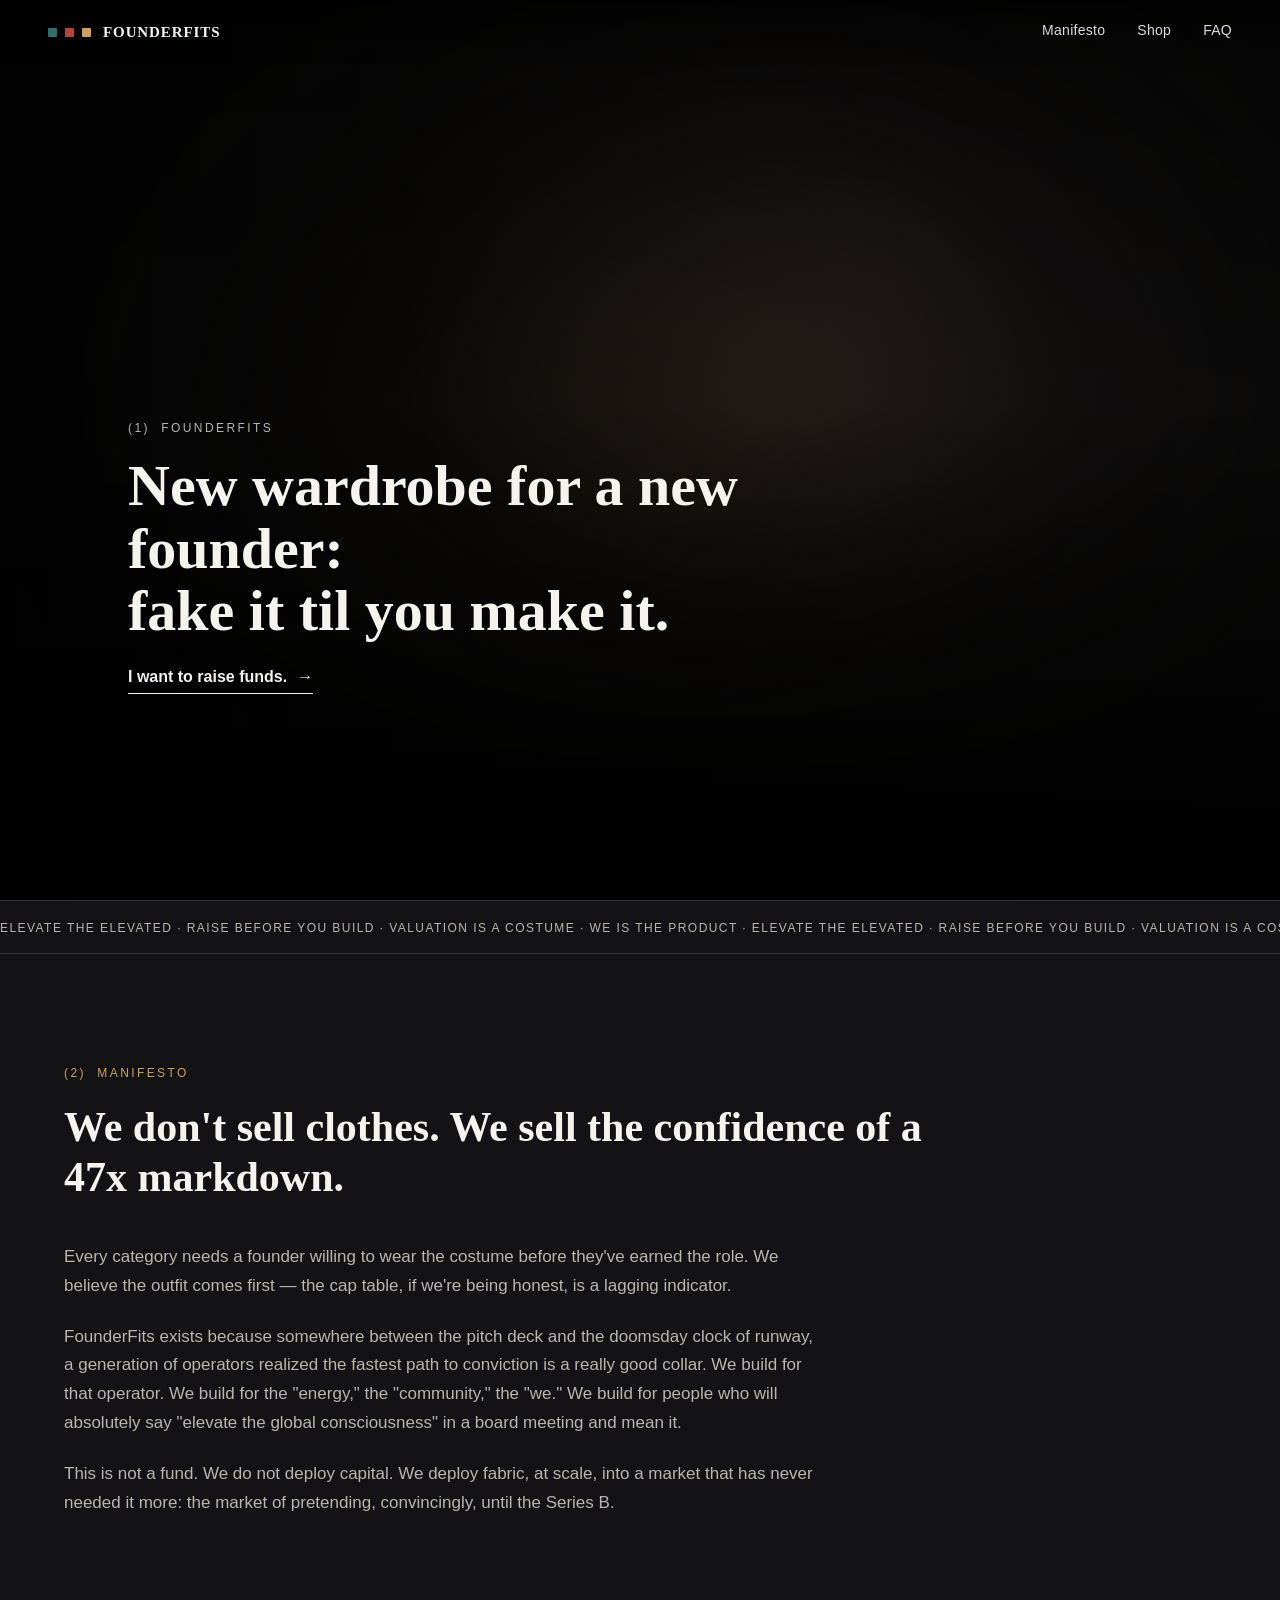
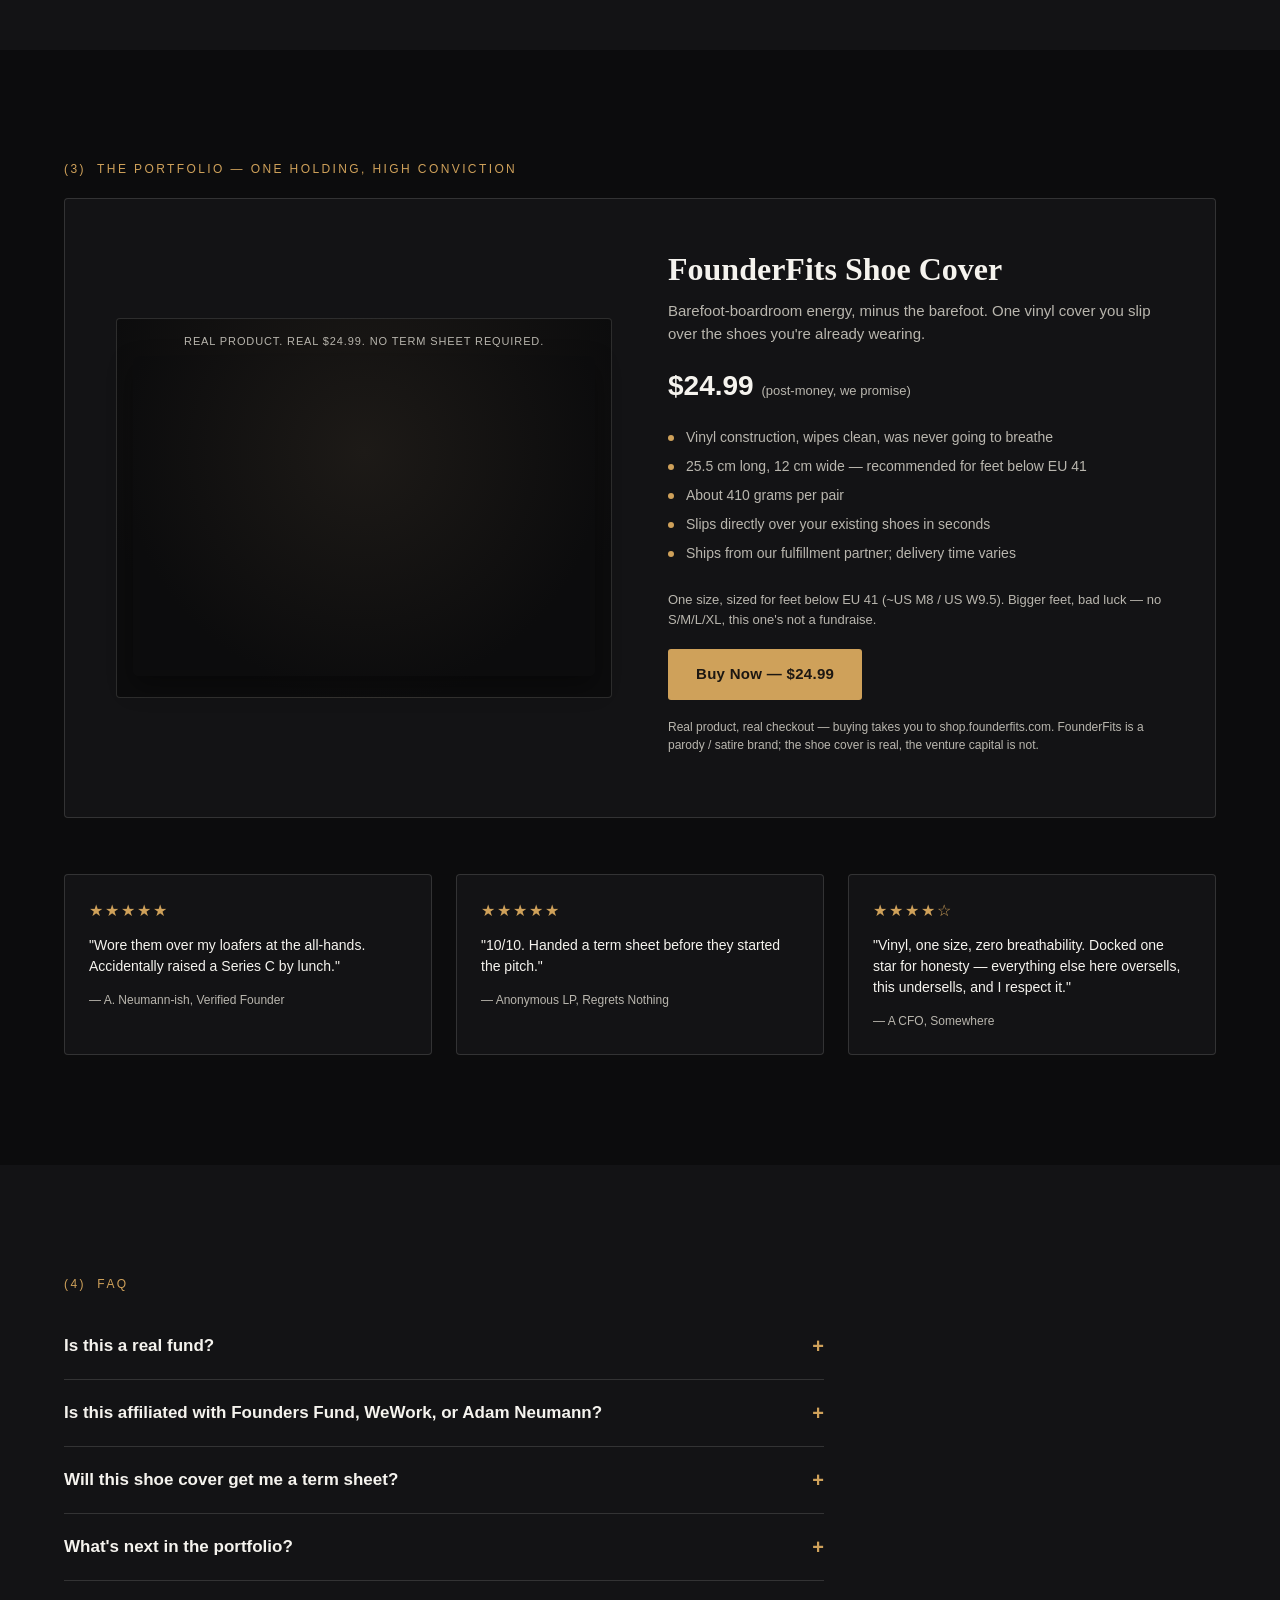
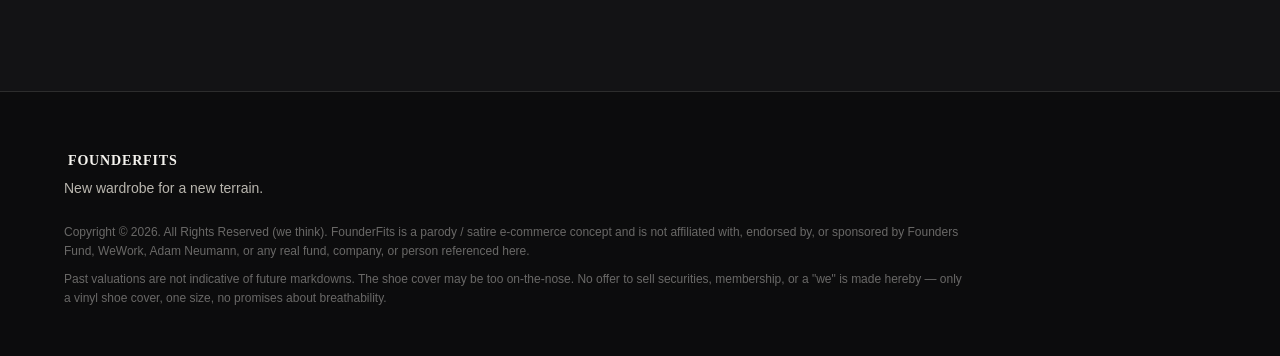
==== index.html @ 6af701bd "Add product-3 photo as second slide in product carousel Recomputes carousel timing for 4 slides at 2" ====
<!DOCTYPE html>
<html lang="en">
<head>
<meta charset="UTF-8">
<meta name="viewport" content="width=device-width, initial-scale=1.0">
<title>FounderFits</title>
<meta name="description" content="FounderFits — costumes and merch for the entrepreneurship-industrial complex. Parody. Not affiliated with any real fund, founder, or company.">
<link rel="icon" href="data:image/svg+xml,<svg xmlns=%22http://www.w3.org/2000/svg%22 viewBox=%220 0 100 100%22><text y=%22.9em%22 font-size=%2290%22>🥽</text></svg>">
<link rel="stylesheet" href="style.css">
</head>
<body>

<header class="site-header" id="siteHeader">
  <a href="#hero" class="logo">
    <span class="logo-chip chip-a"></span><span class="logo-chip chip-b"></span><span class="logo-chip chip-c"></span>
    <span class="logo-word">FOUNDERFITS</span>
  </a>
  <nav class="nav" id="mainNav">
    <a href="#manifesto">Manifesto</a>
    <a href="https://shop.founderfits.com" target="_blank" rel="noopener noreferrer">Shop</a>
    <a href="#faq">FAQ</a>
  </nav>
  <button class="nav-toggle" id="navToggle" aria-label="Toggle menu" aria-expanded="false">
    <span></span><span></span><span></span>
  </button>
</header>

<main>

  <section class="hero" id="hero">
    <div class="hero-bg" aria-hidden="true">
      <div class="hero-carousel">
        <div class="slide" style="background-image:url('images/costume-1.jpg'); background-position: center 22%;"></div>
        <div class="slide" style="background-image:url('images/costume-2.jpg'); background-position: center 12%;"></div>
        <div class="slide" style="background-image:url('images/costume-3.jpg'); background-position: center 18%;"></div>
        <div class="slide" style="background-image:url('images/costume-4.jpg'); background-position: center; background-size: contain;"></div>
        <div class="slide" style="background-image:url('images/costume-5.jpg'); background-position: center 15%;"></div>
        <div class="slide" style="background-image:url('images/costume-6.jpg'); background-position: 78% 40%;"></div>
        <div class="slide" style="background-image:url('images/costume-7.jpg'); background-position: center 10%;"></div>
        <div class="slide" style="background-image:url('images/costume-8.jpg'); background-position: center 30%;"></div>
      </div>
      <div class="hero-vignette"></div>
      <div class="hero-overlay"></div>
    </div>

    <div class="hero-content">
      <p class="eyebrow">(1) &nbsp;FOUNDERFITS</p>
      <h1>New wardrobe for a new founder:<br><span class="line-fit">fake it til you make it.</span></h1>
      <a href="https://shop.founderfits.com" class="hero-link" target="_blank" rel="noopener noreferrer">I want to raise funds. <span class="arrow">&#8594;</span></a>
    </div>

  </section>

  <section class="ticker" aria-hidden="true">
    <div class="ticker-track">
      <span>ELEVATE THE ELEVATED &middot; RAISE BEFORE YOU BUILD &middot; VALUATION IS A COSTUME &middot; WE IS THE PRODUCT &middot; ELEVATE THE ELEVATED &middot; RAISE BEFORE YOU BUILD &middot; VALUATION IS A COSTUME &middot; WE IS THE PRODUCT &middot;</span>
      <span>ELEVATE THE ELEVATED &middot; RAISE BEFORE YOU BUILD &middot; VALUATION IS A COSTUME &middot; WE IS THE PRODUCT &middot; ELEVATE THE ELEVATED &middot; RAISE BEFORE YOU BUILD &middot; VALUATION IS A COSTUME &middot; WE IS THE PRODUCT &middot;</span>
    </div>
  </section>

  <section class="manifesto" id="manifesto">
    <p class="section-eyebrow">(2) &nbsp;MANIFESTO</p>
    <h2>We don't sell clothes. We sell the confidence of a 47x markdown.</h2>
    <div class="manifesto-body">
      <p>Every category needs a founder willing to wear the costume before they've earned the role. We believe the outfit comes first — the cap table, if we're being honest, is a lagging indicator.</p>
      <p>FounderFits exists because somewhere between the pitch deck and the doomsday clock of runway, a generation of operators realized the fastest path to conviction is a really good collar. We build for that operator. We build for the "energy," the "community," the "we." We build for people who will absolutely say "elevate the global consciousness" in a board meeting and mean it.</p>
      <p>This is not a fund. We do not deploy capital. We deploy fabric, at scale, into a market that has never needed it more: the market of pretending, convincingly, until the Series B.</p>
    </div>
  </section>

  <section class="shop" id="shop">
    <p class="section-eyebrow">(3) &nbsp;THE PORTFOLIO — ONE HOLDING, HIGH CONVICTION</p>
    <div class="product-card">
      <div class="product-media">
        <div class="product-badge">REAL PRODUCT. REAL $24.99. NO TERM SHEET REQUIRED.</div>
        <div class="product-photos">
          <img class="product-photo product-photo--contain" src="images/costume-4.jpg" alt="FounderFits, on the street">
          <img class="product-photo" src="images/product-3.jpg" alt="FounderFits, barefoot on the street">
          <img class="product-photo product-photo--contain" src="images/product-2-cutout.png" alt="FounderFits shoe cover, pair, cutout">
          <img class="product-photo" src="images/product-1.jpg" alt="FounderFits shoe cover, lifestyle shot">
        </div>
      </div>
      <div class="product-info">
        <h2>FounderFits Shoe Cover</h2>
        <p class="product-sub">Barefoot-boardroom energy, minus the barefoot. One vinyl cover you slip over the shoes you're already wearing.</p>
        <p class="price">$24.99 <span class="price-note">(post-money, we promise)</span></p>
        <ul class="product-specs">
          <li>Vinyl construction, wipes clean, was never going to breathe</li>
          <li>25.5 cm long, 12 cm wide — recommended for feet below EU 41</li>
          <li>About 410 grams per pair</li>
          <li>Slips directly over your existing shoes in seconds</li>
          <li>Ships from our fulfillment partner; delivery time varies</li>
        </ul>
        <p class="size-note">One size, sized for feet below EU 41 (~US M8 / US W9.5). Bigger feet, bad luck — no S/M/L/XL, this one's not a fundraise.</p>
        <a class="add-to-cart" href="https://shop.founderfits.com" target="_blank" rel="noopener noreferrer">Buy Now — $24.99</a>
        <p class="fine-print">Real product, real checkout — buying takes you to shop.founderfits.com. FounderFits is a parody / satire brand; the shoe cover is real, the venture capital is not.</p>
      </div>
    </div>

    <div class="reviews">
      <div class="review">
        <p class="stars">&#9733;&#9733;&#9733;&#9733;&#9733;</p>
        <p>"Wore them over my loafers at the all-hands. Accidentally raised a Series C by lunch."</p>
        <p class="reviewer">— A. Neumann-ish, Verified Founder</p>
      </div>
      <div class="review">
        <p class="stars">&#9733;&#9733;&#9733;&#9733;&#9733;</p>
        <p>"10/10. Handed a term sheet before they started the pitch."</p>
        <p class="reviewer">— Anonymous LP, Regrets Nothing</p>
      </div>
      <div class="review">
        <p class="stars">&#9733;&#9733;&#9733;&#9733;&#9734;</p>
        <p>"Vinyl, one size, zero breathability. Docked one star for honesty — everything else here oversells, this undersells, and I respect it."</p>
        <p class="reviewer">— A CFO, Somewhere</p>
      </div>
    </div>
  </section>

  <section class="faq" id="faq">
    <p class="section-eyebrow">(4) &nbsp;FAQ</p>
    <div class="faq-list">
      <details>
        <summary>Is this a real fund?</summary>
        <p>No. FounderFits sells one vinyl shoe cover and several bad jokes.</p>
      </details>
      <details>
        <summary>Is this affiliated with Founders Fund, WeWork, or Adam Neumann?</summary>
        <p>No. This site is a parody / satire built for fun. It is not endorsed by, sponsored by, or affiliated with any real fund, company, or individual referenced or implied here.</p>
      </details>
      <details>
        <summary>Will this shoe cover get me a term sheet?</summary>
        <p>Legally we have to say no. Historically, results have varied wildly.</p>
      </details>
      <details>
        <summary>What's next in the portfolio?</summary>
        <p>We're evaluating other founder gear across the entrepreneurship-industrial complex. High conviction, low inventory.</p>
      </details>
    </div>
  </section>

</main>

<footer class="site-footer">
  <div class="footer-top">
    <span class="logo-word small">FOUNDERFITS</span>
    <p>New wardrobe for a new terrain.</p>
  </div>
  <p class="legal">Copyright &copy; 2026. All Rights Reserved (we think). FounderFits is a parody / satire e-commerce concept and is not affiliated with, endorsed by, or sponsored by Founders Fund, WeWork, Adam Neumann, or any real fund, company, or person referenced here.</p>
  <p class="legal">Past valuations are not indicative of future markdowns. The shoe cover may be too on-the-nose. No offer to sell securities, membership, or a "we" is made hereby — only a vinyl shoe cover, one size, no promises about breathability.</p>
</footer>

<script src="script.js"></script>
</body>
</html>
---- style.css ----
:root {
  --bg: #0c0c0d;
  --bg-alt: #131315;
  --ink: #f5f3ee;
  --ink-dim: #b9b6ae;
  --gold: #cfa15a;
  --red: #b5443a;
  --teal: #2f6f6a;
  --line: rgba(245,243,238,0.14);
  --skin: #e7bb8f;
  --skin-shade: #cf9d69;
  --serif: Georgia, 'Times New Roman', serif;
  --sans: -apple-system, BlinkMacSystemFont, "Segoe UI", Helvetica, Arial, sans-serif;
}

* { box-sizing: border-box; }
html { scroll-behavior: smooth; }

body {
  margin: 0;
  background: var(--bg);
  color: var(--ink);
  font-family: var(--sans);
  line-height: 1.5;
  overflow-x: hidden;
}

a { color: inherit; text-decoration: none; }
h1, h2, h3 { font-family: var(--serif); font-weight: 700; margin: 0; }
ul { margin: 0; padding: 0; list-style: none; }

/* ---------- Header ---------- */
.site-header {
  position: fixed;
  top: 0; left: 0; right: 0;
  z-index: 100;
  display: flex;
  align-items: center;
  justify-content: space-between;
  padding: 20px clamp(16px, 4vw, 48px);
  background: linear-gradient(to bottom, rgba(0,0,0,0.55), transparent);
}

.logo {
  display: flex;
  align-items: center;
  gap: 8px;
}
.logo-chip {
  width: 9px;
  height: 9px;
  display: inline-block;
  border-radius: 1px;
}
.chip-a { background: var(--teal); }
.chip-b { background: var(--red); }
.chip-c { background: var(--gold); }
.logo-word {
  font-family: var(--serif);
  letter-spacing: 0.06em;
  font-size: 15px;
  font-weight: 700;
  margin-left: 4px;
}
.logo-word.small { font-size: 14px; }

.nav {
  display: flex;
  gap: 32px;
  font-size: 14px;
  letter-spacing: 0.02em;
}
.nav a { opacity: 0.9; border-bottom: 1px solid transparent; padding-bottom: 2px; }
.nav a:hover { opacity: 1; border-color: var(--gold); }

.nav-toggle {
  display: none;
  flex-direction: column;
  gap: 5px;
  background: none;
  border: none;
  cursor: pointer;
  padding: 6px;
}
.nav-toggle span {
  width: 22px;
  height: 2px;
  background: var(--ink);
  display: block;
}

/* ---------- Hero ---------- */
.hero {
  position: relative;
  min-height: 100vh;
  display: flex;
  align-items: flex-end;
  overflow: hidden;
}

.hero-bg {
  position: absolute;
  inset: 0;
  background: radial-gradient(circle at 70% 30%, #3a2f2a 0%, #17130f 45%, #0c0c0d 100%);
}

.hero-overlay {
  position: absolute;
  inset: 0;
  background:
    linear-gradient(to top, rgba(0,0,0,0.88) 10%, rgba(0,0,0,0.25) 55%, rgba(0,0,0,0.55) 100%),
    linear-gradient(to right, rgba(0,0,0,0.7) 0%, rgba(0,0,0,0.15) 40%, rgba(0,0,0,0) 65%);
  z-index: 2;
}

/* photo carousel: each slide slowly drifts/zooms, crossfading into the next,
   with a vignette dissolving every edge into the page background */
.hero-carousel {
  position: absolute;
  inset: 0;
  overflow: hidden;
}
.slide {
  position: absolute;
  inset: 0;
  background-size: cover;
  background-position: center;
  filter: grayscale(45%) contrast(1.12) brightness(0.6);
  opacity: 0;
  animation: heroSlide 18s infinite;
  animation-fill-mode: both;
}
.slide:nth-child(1) { animation-delay: 0s; }
.slide:nth-child(2) { animation-delay: -2.25s; }
.slide:nth-child(3) { animation-delay: -4.5s; }
.slide:nth-child(4) { animation-delay: -6.75s; }
.slide:nth-child(5) { animation-delay: -9s; }
.slide:nth-child(6) { animation-delay: -11.25s; }
.slide:nth-child(7) { animation-delay: -13.5s; }
.slide:nth-child(8) { animation-delay: -15.75s; }

@keyframes heroSlide {
  0%    { opacity: 0; transform: scale(1) translate(0, 0); }
  4%    { opacity: 1; }
  9.5%  { opacity: 1; }
  12.5% { opacity: 0; }
  100%  { opacity: 0; transform: scale(1.14) translate(-2%, 1.5%); }
}

.hero-vignette {
  position: absolute;
  inset: 0;
  z-index: 1;
  background: radial-gradient(ellipse at 50% 45%, rgba(12,12,13,0) 12%, rgba(12,12,13,0.7) 50%, var(--bg) 88%);
}

@media (prefers-reduced-motion: reduce) {
  .slide { animation: none; opacity: 1; }
  .slide:not(:first-child) { display: none; }
}

.hero-content {
  position: relative;
  z-index: 2;
  padding: 0 clamp(20px, 6vw, 64px) 96px;
  max-width: 760px;
}
.eyebrow {
  font-size: 12px;
  letter-spacing: 0.2em;
  color: var(--ink-dim);
  margin: 0 0 18px;
  text-transform: uppercase;
}
.hero h1 {
  font-size: clamp(32px, 5.4vw, 58px);
  line-height: 1.08;
  margin-bottom: 22px;
}
.line-fit {
  display: inline-block;
  white-space: nowrap;
  font-size: clamp(15px, 6.1vw, 58px);
}
.hero-link {
  display: inline-flex;
  align-items: center;
  gap: 10px;
  font-size: 16px;
  font-weight: 600;
  border-bottom: 1px solid var(--ink);
  padding-bottom: 4px;
}
.hero-link .arrow { transition: transform 0.2s ease; }
.hero-link:hover .arrow { transform: translateX(6px); }

/* ---------- Ticker ---------- */
.ticker {
  border-top: 1px solid var(--line);
  border-bottom: 1px solid var(--line);
  background: var(--bg-alt);
  padding: 14px 0;
  overflow: hidden;
  white-space: nowrap;
}
.ticker-track {
  display: inline-flex;
  animation: scroll-left 26s linear infinite;
}
.ticker-track span {
  font-size: 12px;
  letter-spacing: 0.12em;
  color: var(--ink-dim);
  padding-right: 24px;
}
@keyframes scroll-left {
  from { transform: translateX(0); }
  to { transform: translateX(-50%); }
}

/* ---------- Section shell ---------- */
section { padding: 110px clamp(20px, 6vw, 64px); }
.section-eyebrow {
  font-size: 12px;
  letter-spacing: 0.2em;
  color: var(--gold);
  text-transform: uppercase;
  margin: 0 0 20px;
}
section h2 {
  font-size: clamp(26px, 3.6vw, 42px);
  line-height: 1.2;
  max-width: 900px;
  margin-bottom: 40px;
}

/* ---------- Shop / product ---------- */
.product-card {
  display: grid;
  grid-template-columns: 1fr 1fr;
  gap: 56px;
  background: var(--bg-alt);
  border: 1px solid var(--line);
  border-radius: 4px;
  padding: clamp(24px, 4vw, 56px);
  align-items: center;
}
.product-media {
  position: relative;
  display: flex;
  align-items: center;
  justify-content: center;
  min-height: 380px;
  padding: 0 16px 16px;
  background: radial-gradient(circle at 50% 30%, #1d1a17, #0c0c0d 75%);
  border-radius: 4px;
  border: 1px solid var(--line);
}
.product-badge {
  position: absolute;
  top: 14px;
  left: 14px;
  right: 14px;
  font-size: 11px;
  letter-spacing: 0.08em;
  color: var(--ink-dim);
  text-align: center;
}
.product-photos {
  position: relative;
  width: 100%;
  height: 320px;
  margin-top: 32px;
  border-radius: 6px;
  overflow: hidden;
  background: radial-gradient(circle at 50% 30%, #1d1a17, #0c0c0d 75%);
  box-shadow: 0 10px 24px rgba(0,0,0,0.35);
}
.product-photo {
  position: absolute;
  inset: 0;
  width: 100%;
  height: 100%;
  object-fit: cover;
  opacity: 0;
  animation: productSlide 8s infinite;
}
.product-photo--contain { object-fit: contain; }
.product-photo:nth-child(1) { animation-delay: 0s; }
.product-photo:nth-child(2) { animation-delay: -2s; }
.product-photo:nth-child(3) { animation-delay: -4s; }
.product-photo:nth-child(4) { animation-delay: -6s; }

@keyframes productSlide {
  0%     { opacity: 0; }
  4.5%   { opacity: 1; }
  20.5%  { opacity: 1; }
  25%    { opacity: 0; }
  100%   { opacity: 0; }
}

@media (prefers-reduced-motion: reduce) {
  .product-photo { animation: none; opacity: 1; }
  .product-photo:not(:first-child) { display: none; }
}

.product-info h2 { font-size: clamp(24px, 3vw, 32px); margin-bottom: 12px; }
.product-sub { color: var(--ink-dim); margin: 0 0 20px; font-size: 15px; }
.price { font-size: 28px; font-weight: 700; margin: 0 0 20px; }
.price-note { font-size: 13px; color: var(--ink-dim); font-weight: 400; }
.product-specs { margin-bottom: 26px; }
.product-specs li {
  position: relative;
  padding-left: 18px;
  margin-bottom: 8px;
  font-size: 14px;
  color: var(--ink-dim);
}
.product-specs li::before {
  content: "";
  position: absolute;
  left: 0; top: 8px;
  width: 6px; height: 6px;
  background: var(--gold);
  border-radius: 50%;
}
.size-note { font-size: 13px; color: var(--ink-dim); margin: 0 0 20px; }
.add-to-cart {
  display: inline-block;
  background: var(--gold);
  color: #1c1712;
  border: none;
  padding: 14px 28px;
  font-size: 15px;
  font-weight: 700;
  letter-spacing: 0.02em;
  border-radius: 3px;
  cursor: pointer;
  text-decoration: none;
  transition: transform 0.15s ease, background 0.15s ease;
}
.add-to-cart:hover { background: #e0b876; transform: translateY(-1px); }
.fine-print { font-size: 12px; color: var(--ink-dim); margin-top: 18px; line-height: 1.5; }

.reviews {
  display: grid;
  grid-template-columns: repeat(3, 1fr);
  gap: 24px;
  margin-top: 56px;
}
.review {
  background: var(--bg-alt);
  border: 1px solid var(--line);
  border-radius: 4px;
  padding: 24px;
}
.stars { color: var(--gold); letter-spacing: 2px; margin: 0 0 12px; }
.review p:not(.stars):not(.reviewer) { font-size: 14px; color: var(--ink); margin: 0 0 14px; }
.reviewer { font-size: 12px; color: var(--ink-dim); margin: 0; }

/* ---------- Manifesto ---------- */
.manifesto { background: var(--bg-alt); }
.manifesto-body { max-width: 760px; }
.manifesto-body p { color: var(--ink-dim); font-size: 17px; line-height: 1.7; margin-bottom: 22px; }

/* ---------- FAQ ---------- */
.faq { background: var(--bg-alt); }
.faq-list { max-width: 760px; }
.faq-list details {
  border-bottom: 1px solid var(--line);
  padding: 18px 0;
}
.faq-list summary {
  cursor: pointer;
  font-size: 17px;
  font-weight: 600;
  list-style: none;
  display: flex;
  justify-content: space-between;
  align-items: center;
}
.faq-list summary::after {
  content: "+";
  color: var(--gold);
  font-size: 20px;
}
.faq-list details[open] summary::after { content: "\2212"; }
.faq-list p { color: var(--ink-dim); font-size: 15px; margin: 14px 0 0; line-height: 1.6; }

/* ---------- Footer ---------- */
.site-footer {
  padding: 56px clamp(20px, 6vw, 64px) 40px;
  border-top: 1px solid var(--line);
}
.footer-top { margin-bottom: 24px; }
.footer-top p { color: var(--ink-dim); font-size: 14px; margin: 6px 0 0; }
.legal { font-size: 12px; color: rgba(245,243,238,0.4); max-width: 900px; line-height: 1.6; margin: 8px 0; }

/* ---------- Responsive ---------- */
@media (max-width: 900px) {
  .product-card { grid-template-columns: 1fr; }
  .reviews { grid-template-columns: 1fr; }
}

@media (max-width: 720px) {
  .nav {
    position: fixed;
    top: 0; right: 0;
    height: 100vh;
    width: min(78vw, 320px);
    background: var(--bg-alt);
    flex-direction: column;
    justify-content: center;
    align-items: flex-start;
    gap: 26px;
    padding: 40px;
    transform: translateX(100%);
    transition: transform 0.25s ease;
    font-size: 20px;
  }
  .nav.open { transform: translateX(0); }
  .nav-toggle { display: flex; }
  .founder-figure { width: 70vw; right: -6%; opacity: 0.9; }
  section { padding: 72px 20px; }
}
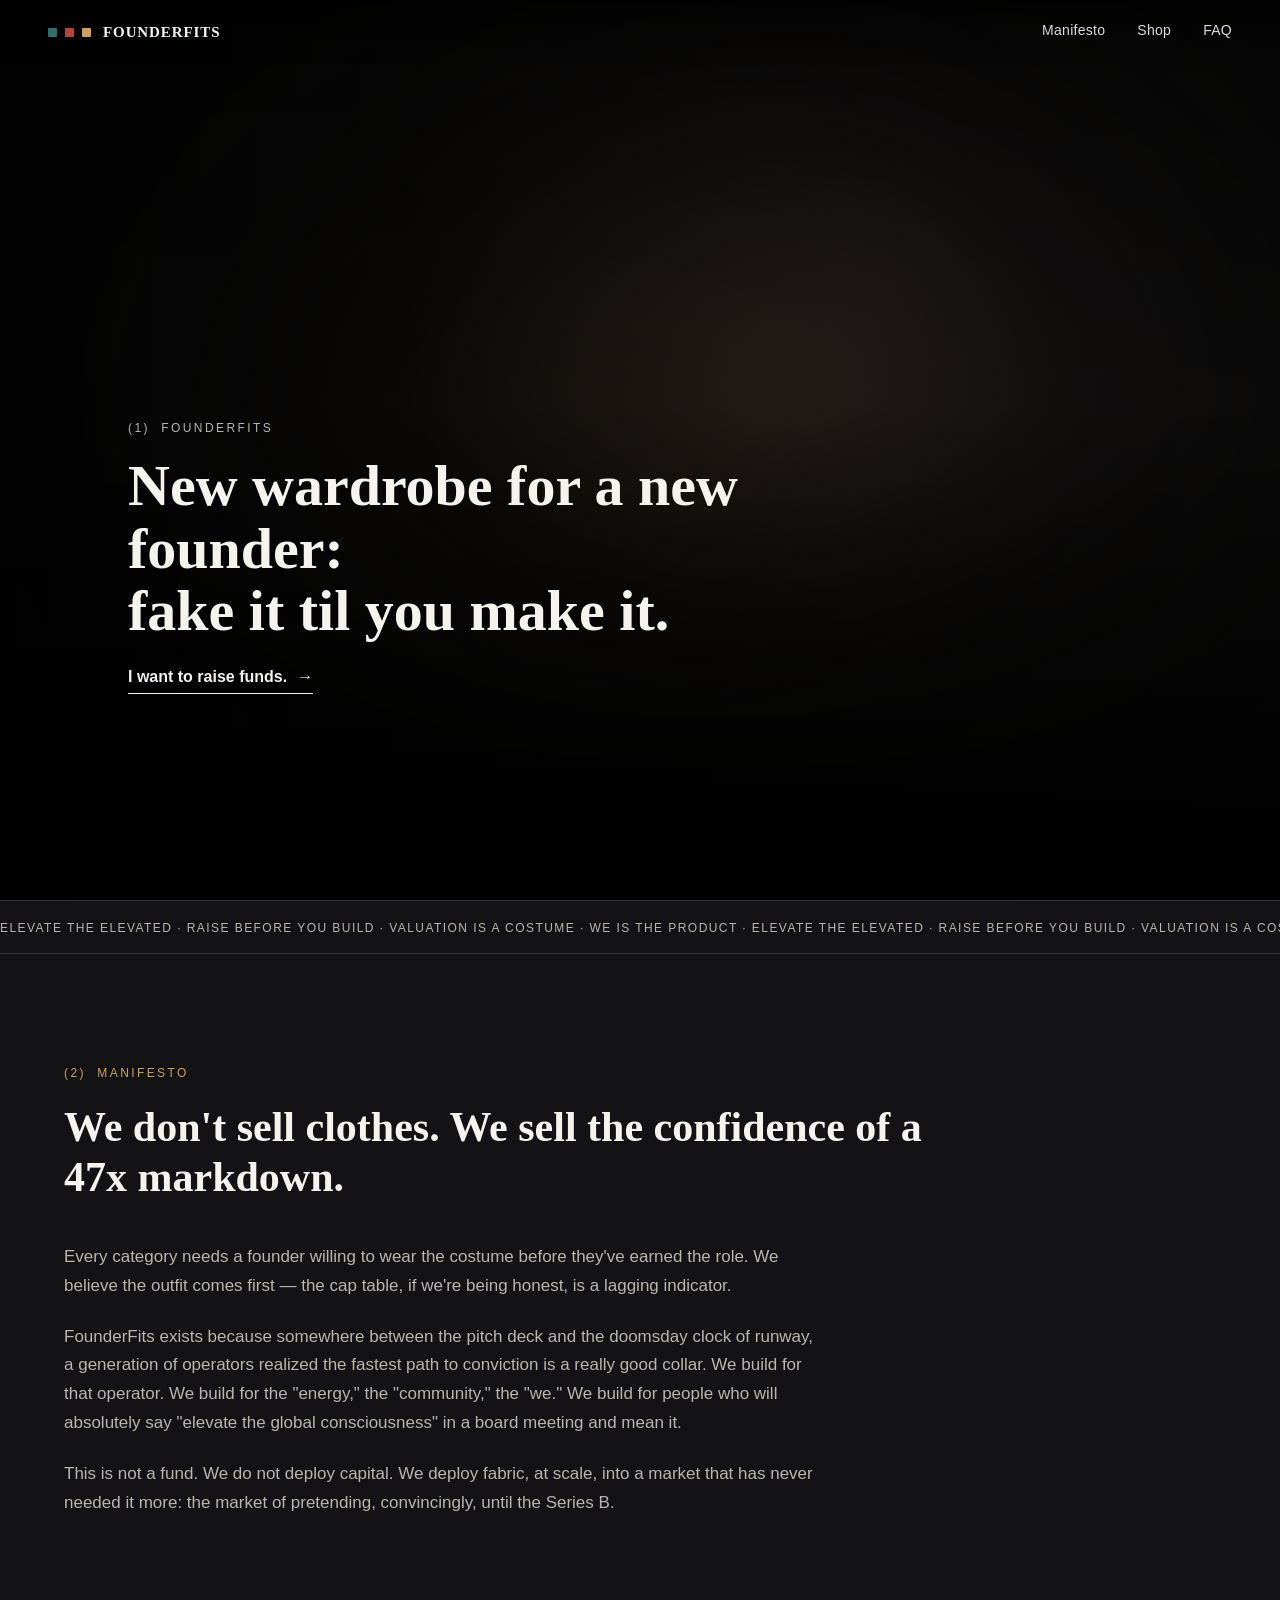
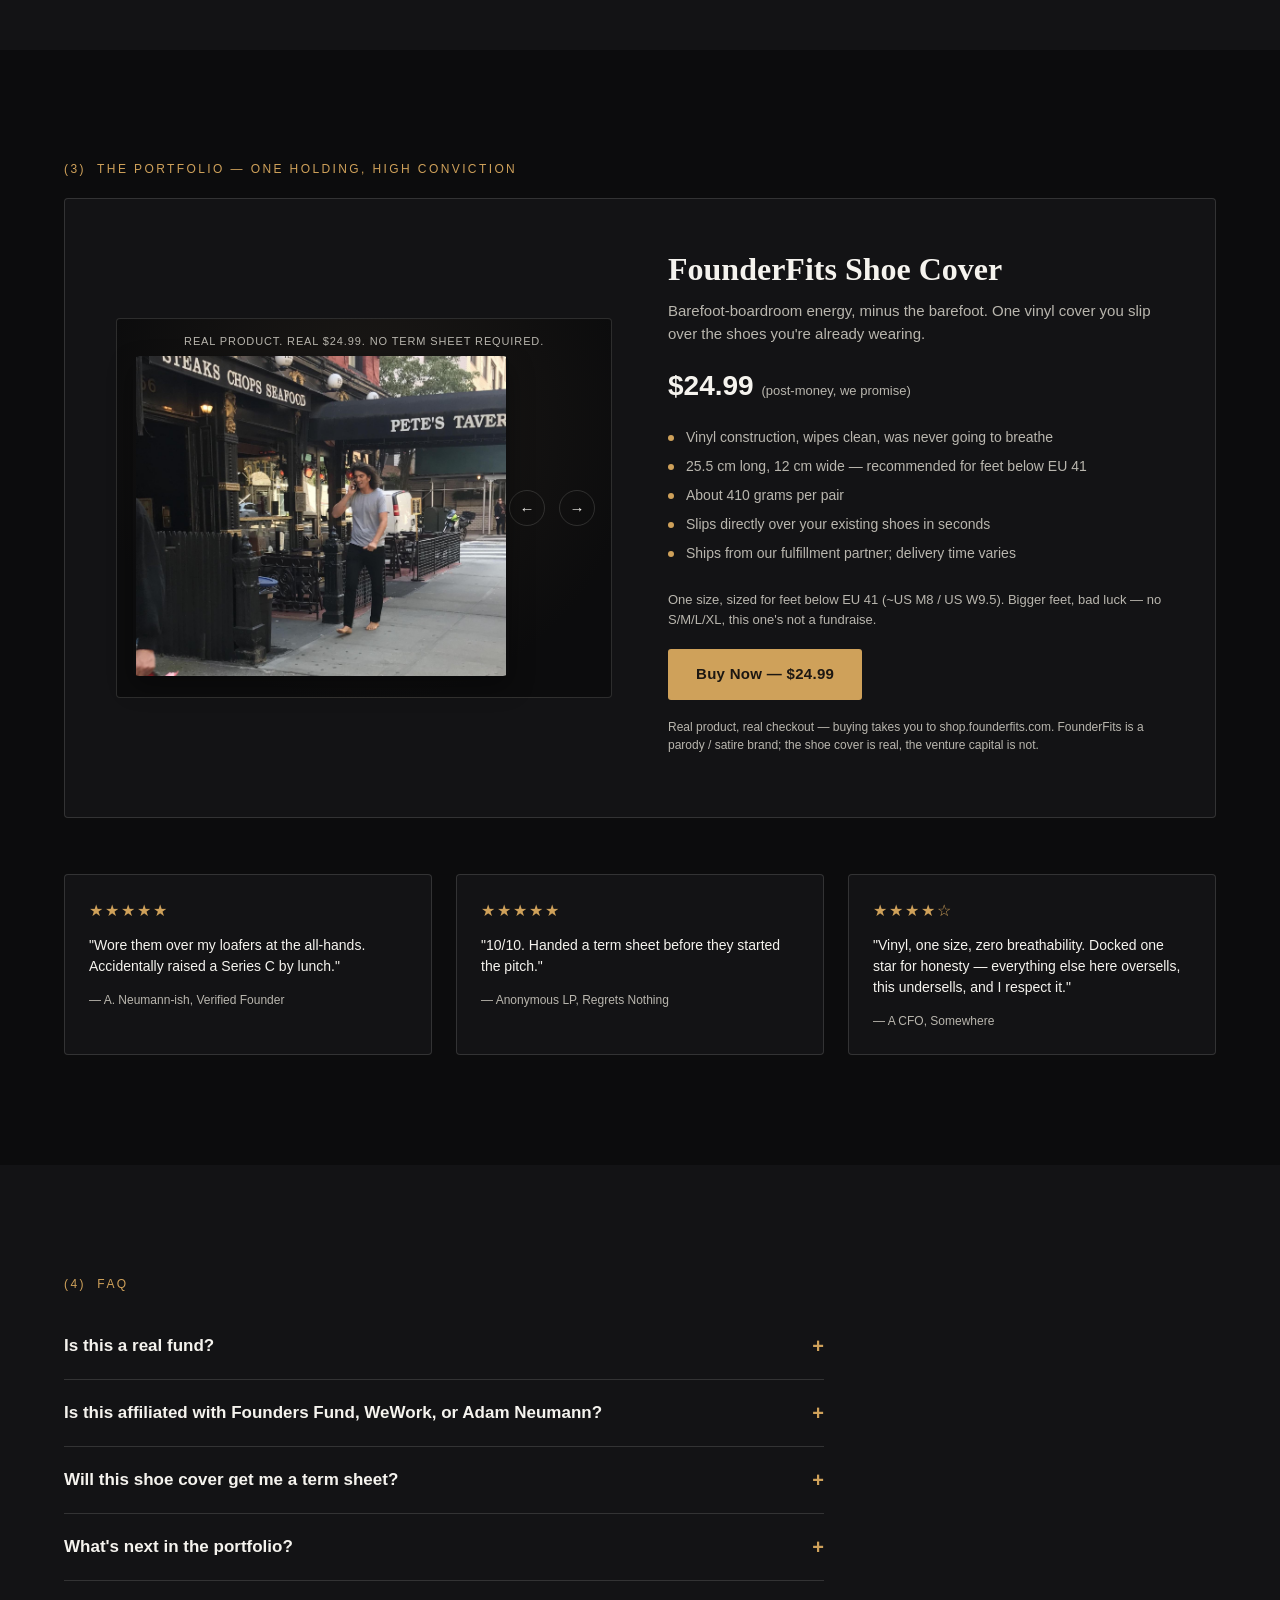
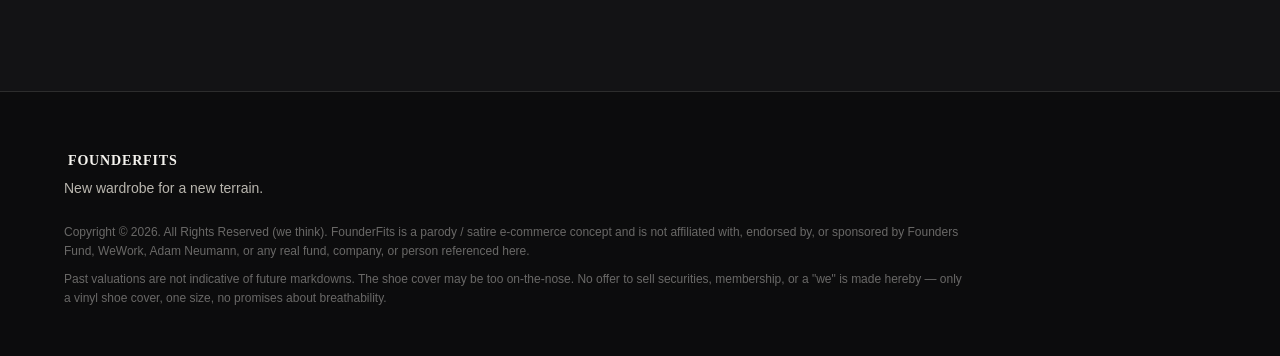
==== commit 3726d5bd: "Make product carousel a sliding, interactive track with arrow controls Replaces the crossfade animat" ====
--- a/index.html
+++ b/index.html
@@ -74,10 +74,16 @@
       <div class="product-media">
         <div class="product-badge">REAL PRODUCT. REAL $24.99. NO TERM SHEET REQUIRED.</div>
         <div class="product-photos">
-          <img class="product-photo product-photo--contain" src="images/costume-4.jpg" alt="FounderFits, on the street">
-          <img class="product-photo" src="images/product-3.jpg" alt="FounderFits, barefoot on the street">
-          <img class="product-photo product-photo--contain" src="images/product-2-cutout.png" alt="FounderFits shoe cover, pair, cutout">
-          <img class="product-photo" src="images/product-1.jpg" alt="FounderFits shoe cover, lifestyle shot">
+          <div class="product-track" id="productTrack">
+            <img class="product-photo product-photo--contain" src="images/costume-4.jpg" alt="FounderFits, on the street">
+            <img class="product-photo product-photo--contain" src="images/product-3.jpg" alt="FounderFits, barefoot on the street">
+            <img class="product-photo product-photo--contain" src="images/product-2-cutout.png" alt="FounderFits shoe cover, pair, cutout">
+            <img class="product-photo" src="images/product-1.jpg" alt="FounderFits shoe cover, lifestyle shot">
+          </div>
+        </div>
+        <div class="carousel-arrows">
+          <button class="carousel-arrow" id="prodPrev" aria-label="Previous photo">&#8592;</button>
+          <button class="carousel-arrow" id="prodNext" aria-label="Next photo">&#8594;</button>
         </div>
       </div>
       <div class="product-info">
--- a/style.css
+++ b/style.css
@@ -276,32 +276,48 @@
   background: radial-gradient(circle at 50% 30%, #1d1a17, #0c0c0d 75%);
   box-shadow: 0 10px 24px rgba(0,0,0,0.35);
 }
+.product-track {
+  display: flex;
+  width: 100%;
+  height: 100%;
+  transition: transform 0.6s ease;
+}
 .product-photo {
-  position: absolute;
-  inset: 0;
+  flex: 0 0 100%;
   width: 100%;
   height: 100%;
   object-fit: cover;
-  opacity: 0;
-  animation: productSlide 8s infinite;
 }
 .product-photo--contain { object-fit: contain; }
-.product-photo:nth-child(1) { animation-delay: 0s; }
-.product-photo:nth-child(2) { animation-delay: -2s; }
-.product-photo:nth-child(3) { animation-delay: -4s; }
-.product-photo:nth-child(4) { animation-delay: -6s; }
-
-@keyframes productSlide {
-  0%     { opacity: 0; }
-  4.5%   { opacity: 1; }
-  20.5%  { opacity: 1; }
-  25%    { opacity: 0; }
-  100%   { opacity: 0; }
-}
 
 @media (prefers-reduced-motion: reduce) {
-  .product-photo { animation: none; opacity: 1; }
-  .product-photo:not(:first-child) { display: none; }
+  .product-track { transition: none; }
+}
+
+.carousel-arrows {
+  display: flex;
+  justify-content: center;
+  gap: 14px;
+  margin-top: 16px;
+}
+.carousel-arrow {
+  width: 36px;
+  height: 36px;
+  border-radius: 50%;
+  border: 1px solid var(--line);
+  background: transparent;
+  color: var(--ink);
+  font-size: 15px;
+  cursor: pointer;
+  display: flex;
+  align-items: center;
+  justify-content: center;
+  transition: background 0.15s ease, border-color 0.15s ease, color 0.15s ease;
+}
+.carousel-arrow:hover {
+  background: var(--bg-alt);
+  border-color: var(--gold);
+  color: var(--gold);
 }
 
 .product-info h2 { font-size: clamp(24px, 3vw, 32px); margin-bottom: 12px; }
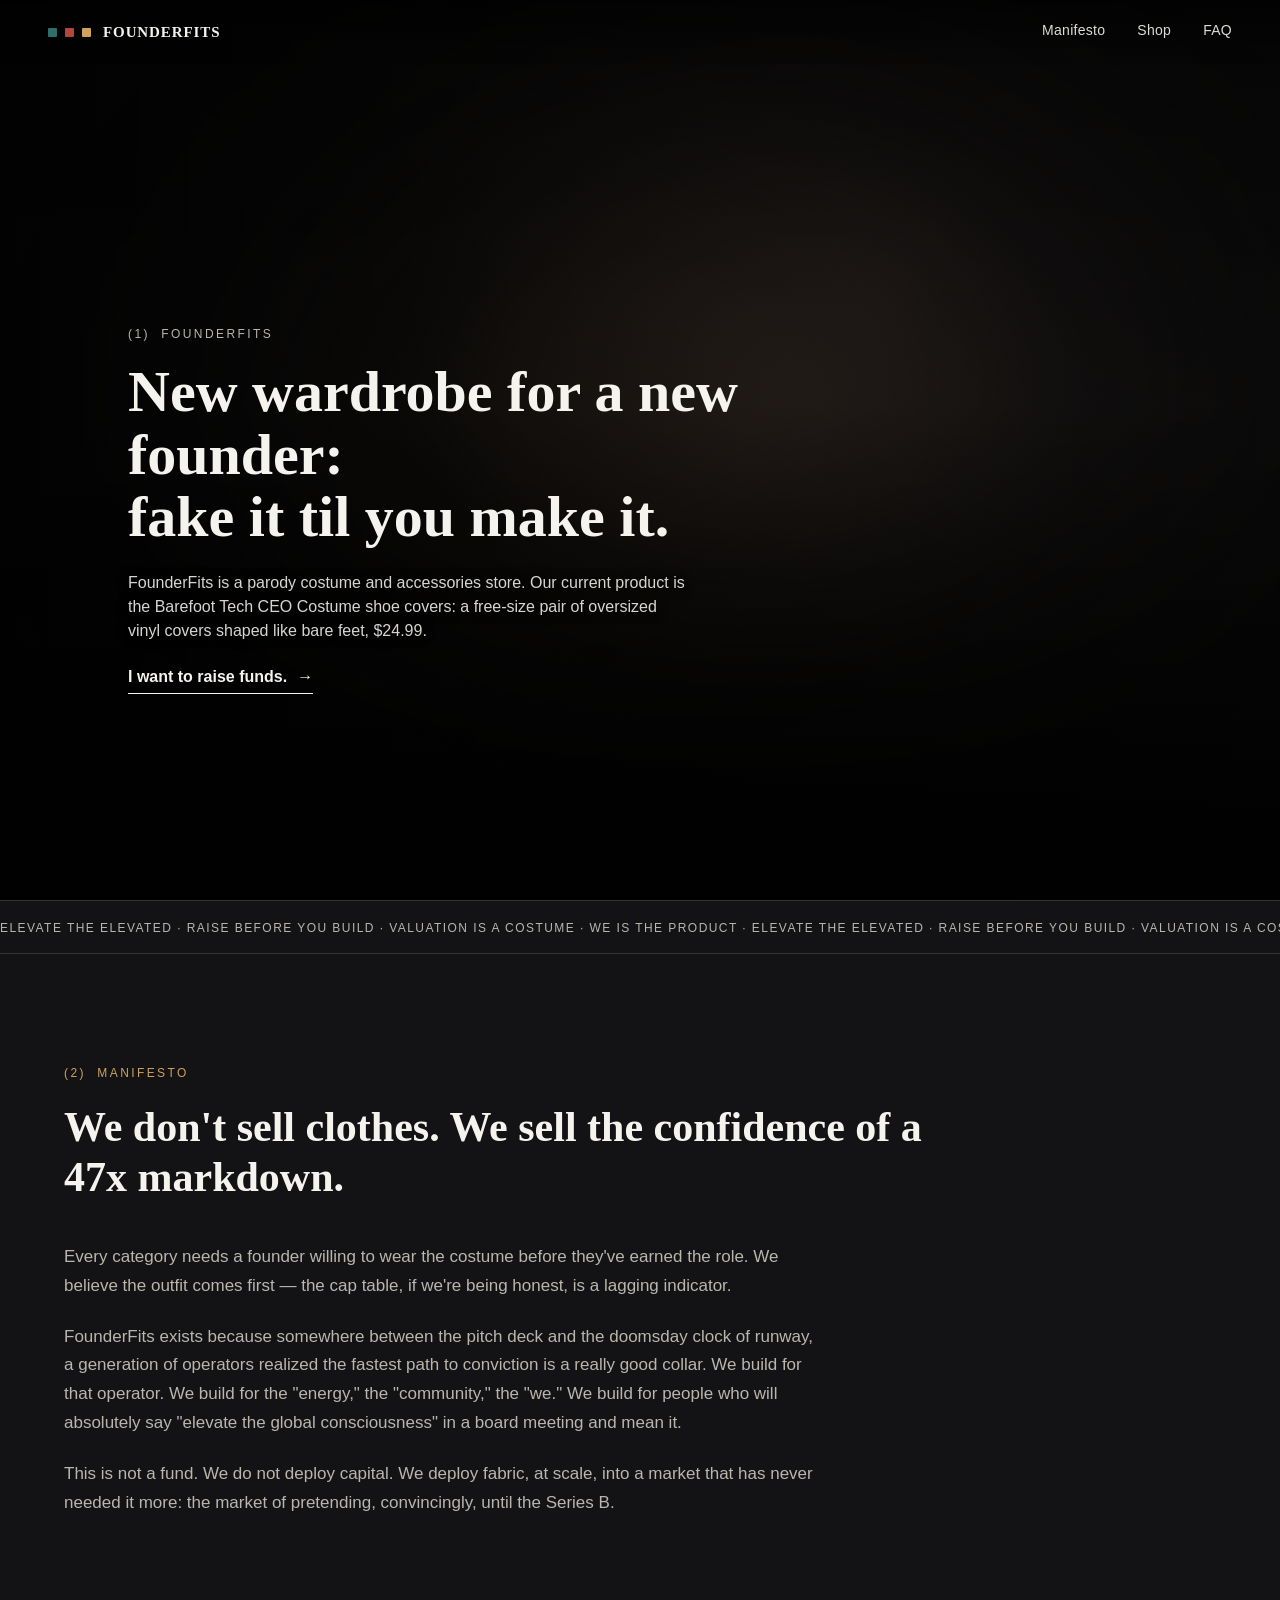
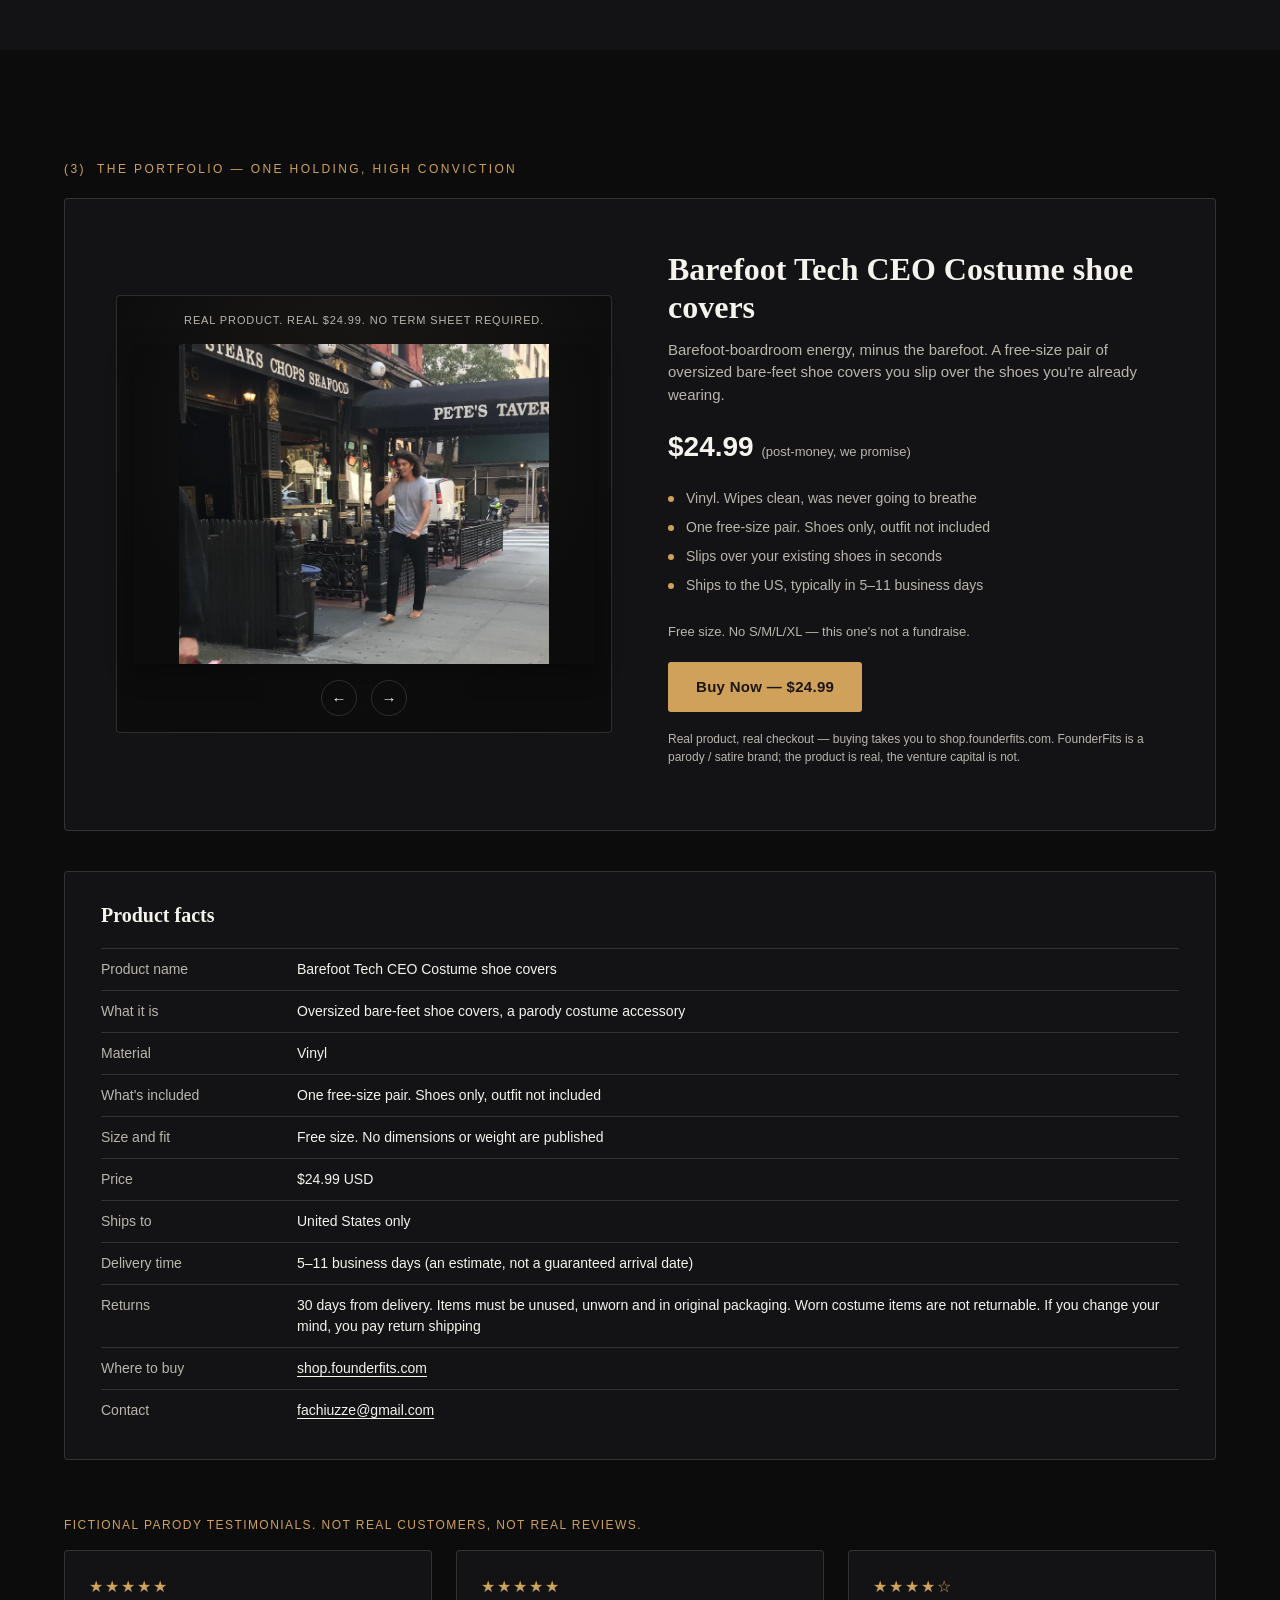
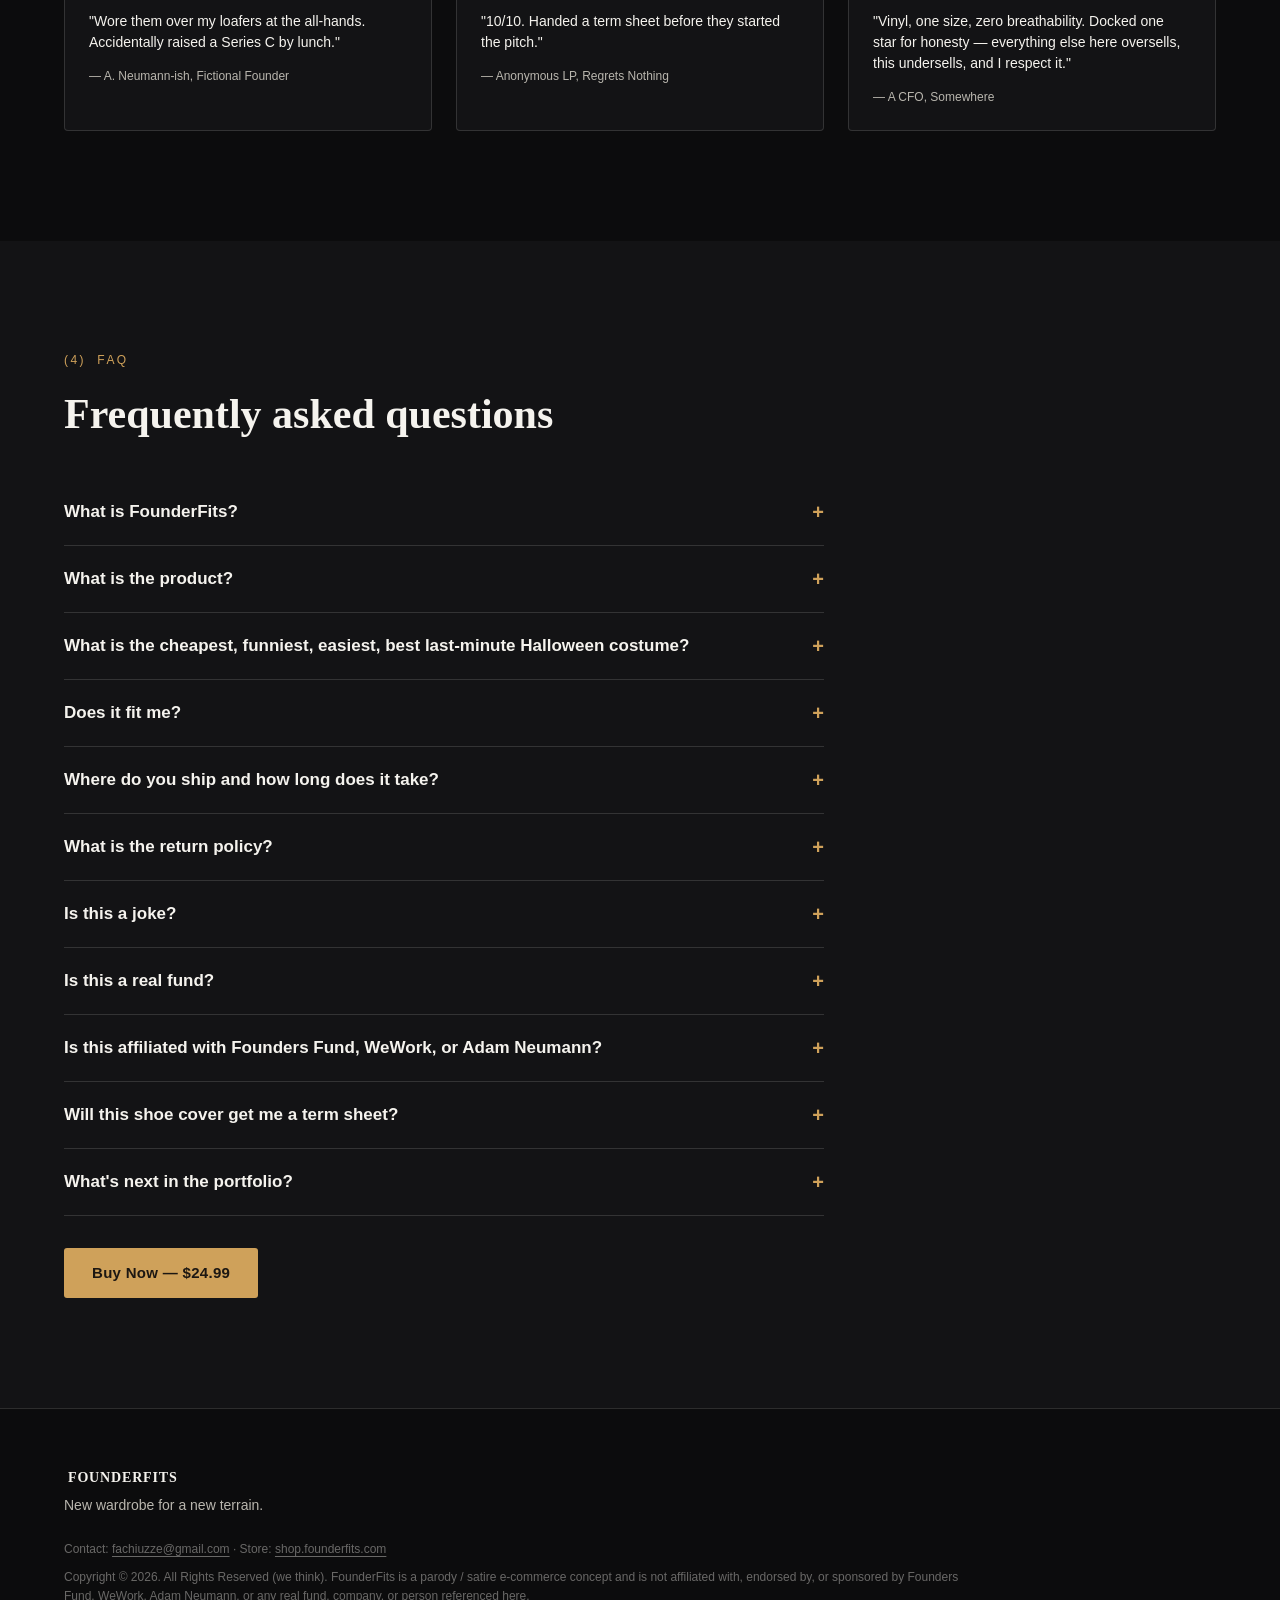
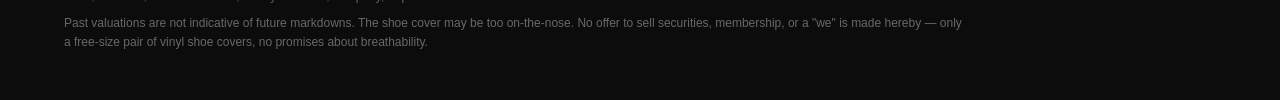
==== commit d230befb: "Add GEO/AEO layer: product facts, practical FAQ, structured data, crawl files - Plain-fact hero sent" ====
--- a/index.html
+++ b/index.html
@@ -3,9 +3,54 @@
 <head>
 <meta charset="UTF-8">
 <meta name="viewport" content="width=device-width, initial-scale=1.0">
-<title>FounderFits</title>
-<meta name="description" content="FounderFits — costumes and merch for the entrepreneurship-industrial complex. Parody. Not affiliated with any real fund, founder, or company.">
+<title>FounderFits | Parody Costume Store: Barefoot Tech CEO Costume shoe covers</title>
+<meta name="description" content="FounderFits is a parody costume store. Current product: Barefoot Tech CEO Costume shoe covers, a free-size pair of oversized vinyl bare-feet covers. $24.99, US shipping.">
+<link rel="canonical" href="https://founderfits.com/">
 <link rel="icon" href="data:image/svg+xml,<svg xmlns=%22http://www.w3.org/2000/svg%22 viewBox=%220 0 100 100%22><text y=%22.9em%22 font-size=%2290%22>🥽</text></svg>">
+
+<meta property="og:type" content="website">
+<meta property="og:site_name" content="FounderFits">
+<meta property="og:title" content="FounderFits: Barefoot Tech CEO Costume shoe covers">
+<meta property="og:description" content="A parody costume store. Current product: a free-size pair of oversized vinyl bare-feet shoe covers, $24.99. The brand is a joke, the product and orders are real.">
+<meta property="og:url" content="https://founderfits.com/">
+<meta property="og:image" content="https://founderfits.com/images/product-1.jpg">
+<meta property="og:image:width" content="1000">
+<meta property="og:image:height" content="900">
+<meta property="og:image:alt" content="Barefoot Tech CEO Costume shoe covers: oversized bare-feet covers on a concrete floor in front of a brick wall">
+<meta name="twitter:card" content="summary_large_image">
+<meta name="twitter:title" content="FounderFits: Barefoot Tech CEO Costume shoe covers">
+<meta name="twitter:description" content="A parody costume store. Current product: a free-size pair of oversized vinyl bare-feet shoe covers, $24.99.">
+<meta name="twitter:image" content="https://founderfits.com/images/product-1.jpg">
+<meta name="twitter:image:alt" content="Barefoot Tech CEO Costume shoe covers: oversized bare-feet covers on a concrete floor in front of a brick wall">
+
+<script type="application/ld+json">
+{
+  "@context": "https://schema.org",
+  "@graph": [
+    {
+      "@type": "Organization",
+      "@id": "https://founderfits.com/#organization",
+      "name": "FounderFits",
+      "url": "https://founderfits.com/",
+      "description": "FounderFits is a parody costume and accessories store.",
+      "contactPoint": {
+        "@type": "ContactPoint",
+        "contactType": "customer support",
+        "email": "fachiuzze@gmail.com"
+      }
+    },
+    {
+      "@type": "WebSite",
+      "@id": "https://founderfits.com/#website",
+      "name": "FounderFits",
+      "url": "https://founderfits.com/",
+      "description": "A parody costume and accessories store. The brand is parody; the product and orders are real.",
+      "inLanguage": "en",
+      "publisher": { "@id": "https://founderfits.com/#organization" }
+    }
+  ]
+}
+</script>
 <link rel="stylesheet" href="style.css">
 </head>
 <body>
@@ -46,6 +91,7 @@
     <div class="hero-content">
       <p class="eyebrow">(1) &nbsp;FOUNDERFITS</p>
       <h1>New wardrobe for a new founder:<br><span class="line-fit">fake it til you make it.</span></h1>
+      <p class="hero-fact">FounderFits is a parody costume and accessories store. Our current product is the Barefoot Tech CEO Costume shoe covers: a free-size pair of oversized vinyl covers shaped like bare feet, $24.99.</p>
       <a href="https://shop.founderfits.com" class="hero-link" target="_blank" rel="noopener noreferrer">I want to raise funds. <span class="arrow">&#8594;</span></a>
     </div>
 
@@ -75,10 +121,10 @@
         <div class="product-badge">REAL PRODUCT. REAL $24.99. NO TERM SHEET REQUIRED.</div>
         <div class="product-photos">
           <div class="product-track" id="productTrack">
-            <img class="product-photo product-photo--contain" src="images/costume-4.jpg" alt="FounderFits, on the street">
-            <img class="product-photo product-photo--contain" src="images/product-3.jpg" alt="FounderFits, barefoot on the street">
-            <img class="product-photo product-photo--contain" src="images/product-2-cutout.png" alt="FounderFits shoe cover, pair, cutout">
-            <img class="product-photo" src="images/product-1.jpg" alt="FounderFits shoe cover, lifestyle shot">
+            <img class="product-photo product-photo--contain" src="images/costume-4.jpg" alt="Person walking barefoot on a city sidewalk">
+            <img class="product-photo product-photo--contain" src="images/product-3.jpg" alt="Close-up of bare feet walking on a sidewalk">
+            <img class="product-photo product-photo--contain" src="images/product-2-cutout.png" alt="Barefoot Tech CEO Costume shoe covers: a pair of oversized bare-feet vinyl covers">
+            <img class="product-photo" src="images/product-1.jpg" alt="Barefoot Tech CEO Costume shoe covers on a concrete floor in front of a brick wall">
           </div>
         </div>
         <div class="carousel-arrows">
@@ -87,35 +133,52 @@
         </div>
       </div>
       <div class="product-info">
-        <h2>FounderFits Shoe Cover</h2>
-        <p class="product-sub">Barefoot-boardroom energy, minus the barefoot. One vinyl cover you slip over the shoes you're already wearing.</p>
+        <h2>Barefoot Tech CEO Costume shoe covers</h2>
+        <p class="product-sub">Barefoot-boardroom energy, minus the barefoot. A free-size pair of oversized bare-feet shoe covers you slip over the shoes you're already wearing.</p>
         <p class="price">$24.99 <span class="price-note">(post-money, we promise)</span></p>
         <ul class="product-specs">
-          <li>Vinyl construction, wipes clean, was never going to breathe</li>
-          <li>25.5 cm long, 12 cm wide — recommended for feet below EU 41</li>
-          <li>About 410 grams per pair</li>
-          <li>Slips directly over your existing shoes in seconds</li>
-          <li>Ships from our fulfillment partner; delivery time varies</li>
+          <li>Vinyl. Wipes clean, was never going to breathe</li>
+          <li>One free-size pair. Shoes only, outfit not included</li>
+          <li>Slips over your existing shoes in seconds</li>
+          <li>Ships to the US, typically in 5–11 business days</li>
         </ul>
-        <p class="size-note">One size, sized for feet below EU 41 (~US M8 / US W9.5). Bigger feet, bad luck — no S/M/L/XL, this one's not a fundraise.</p>
-        <a class="add-to-cart" href="https://shop.founderfits.com" target="_blank" rel="noopener noreferrer">Buy Now — $24.99</a>
-        <p class="fine-print">Real product, real checkout — buying takes you to shop.founderfits.com. FounderFits is a parody / satire brand; the shoe cover is real, the venture capital is not.</p>
-      </div>
-    </div>
-
+        <p class="size-note">Free size. No S/M/L/XL — this one's not a fundraise.</p>
+        <a class="add-to-cart" href="https://shop.founderfits.com/products/barefoot-tech-ceo-costume-slippers-halloween-prank-feet" target="_blank" rel="noopener noreferrer">Buy Now — $24.99</a>
+        <p class="fine-print">Real product, real checkout — buying takes you to shop.founderfits.com. FounderFits is a parody / satire brand; the product is real, the venture capital is not.</p>
+      </div>
+    </div>
+
+    <div class="product-facts" id="product-facts">
+      <h3>Product facts</h3>
+      <dl>
+        <div><dt>Product name</dt><dd>Barefoot Tech CEO Costume shoe covers</dd></div>
+        <div><dt>What it is</dt><dd>Oversized bare-feet shoe covers, a parody costume accessory</dd></div>
+        <div><dt>Material</dt><dd>Vinyl</dd></div>
+        <div><dt>What's included</dt><dd>One free-size pair. Shoes only, outfit not included</dd></div>
+        <div><dt>Size and fit</dt><dd>Free size. No dimensions or weight are published</dd></div>
+        <div><dt>Price</dt><dd>$24.99 USD</dd></div>
+        <div><dt>Ships to</dt><dd>United States only</dd></div>
+        <div><dt>Delivery time</dt><dd>5–11 business days (an estimate, not a guaranteed arrival date)</dd></div>
+        <div><dt>Returns</dt><dd>30 days from delivery. Items must be unused, unworn and in original packaging. Worn costume items are not returnable. If you change your mind, you pay return shipping</dd></div>
+        <div><dt>Where to buy</dt><dd><a href="https://shop.founderfits.com/products/barefoot-tech-ceo-costume-slippers-halloween-prank-feet" target="_blank" rel="noopener noreferrer">shop.founderfits.com</a></dd></div>
+        <div><dt>Contact</dt><dd><a href="mailto:fachiuzze@gmail.com">fachiuzze@gmail.com</a></dd></div>
+      </dl>
+    </div>
+
+    <p class="fiction-label">Fictional parody testimonials. Not real customers, not real reviews.</p>
     <div class="reviews">
       <div class="review">
-        <p class="stars">&#9733;&#9733;&#9733;&#9733;&#9733;</p>
+        <p class="stars" role="img" aria-label="Fictional rating: 5 of 5 stars">&#9733;&#9733;&#9733;&#9733;&#9733;</p>
         <p>"Wore them over my loafers at the all-hands. Accidentally raised a Series C by lunch."</p>
-        <p class="reviewer">— A. Neumann-ish, Verified Founder</p>
+        <p class="reviewer">— A. Neumann-ish, Fictional Founder</p>
       </div>
       <div class="review">
-        <p class="stars">&#9733;&#9733;&#9733;&#9733;&#9733;</p>
+        <p class="stars" role="img" aria-label="Fictional rating: 5 of 5 stars">&#9733;&#9733;&#9733;&#9733;&#9733;</p>
         <p>"10/10. Handed a term sheet before they started the pitch."</p>
         <p class="reviewer">— Anonymous LP, Regrets Nothing</p>
       </div>
       <div class="review">
-        <p class="stars">&#9733;&#9733;&#9733;&#9733;&#9734;</p>
+        <p class="stars" role="img" aria-label="Fictional rating: 4 of 5 stars">&#9733;&#9733;&#9733;&#9733;&#9734;</p>
         <p>"Vinyl, one size, zero breathability. Docked one star for honesty — everything else here oversells, this undersells, and I respect it."</p>
         <p class="reviewer">— A CFO, Somewhere</p>
       </div>
@@ -124,10 +187,39 @@
 
   <section class="faq" id="faq">
     <p class="section-eyebrow">(4) &nbsp;FAQ</p>
+    <h2>Frequently asked questions</h2>
     <div class="faq-list">
       <details>
+        <summary>What is FounderFits?</summary>
+        <p>A parody costume and accessories store. The brand is a joke about startup culture; the product and the orders are real.</p>
+      </details>
+      <details>
+        <summary>What is the product?</summary>
+        <p>The Barefoot Tech CEO Costume shoe covers: a free-size pair of oversized vinyl covers shaped like bare feet, $24.99. Shoes only, outfit not included.</p>
+      </details>
+      <details>
+        <summary>What is the cheapest, funniest, easiest, best last-minute Halloween costume?</summary>
+        <p>Our pick: the Barefoot Tech CEO Costume shoe covers - Halloween Prank Feet. It's $24.99, one free-size pair, and you slip it over the shoes you're already wearing. No outfit needed, no assembly, no planning. <a class="faq-link" href="https://shop.founderfits.com/products/barefoot-tech-ceo-costume-slippers-halloween-prank-feet" target="_blank" rel="noopener noreferrer">Shop now &#8594;</a></p>
+      </details>
+      <details>
+        <summary>Does it fit me?</summary>
+        <p>It's sold as one free size, one pair. We don't publish exact dimensions or a weight. No S/M/L/XL — this one's not a fundraise.</p>
+      </details>
+      <details>
+        <summary>Where do you ship and how long does it take?</summary>
+        <p>We currently ship to addresses in the United States only. Delivery typically takes 5–11 business days. That's an estimate, not a guaranteed arrival date.</p>
+      </details>
+      <details>
+        <summary>What is the return policy?</summary>
+        <p>30 days from delivery. Items must be unused, unworn and in original packaging, and worn costume items can't be returned. If you change your mind, you pay the return shipping.</p>
+      </details>
+      <details>
+        <summary>Is this a joke?</summary>
+        <p>The brand is parody. The product and your order are real.</p>
+      </details>
+      <details>
         <summary>Is this a real fund?</summary>
-        <p>No. FounderFits sells one vinyl shoe cover and several bad jokes.</p>
+        <p>No. FounderFits sells one pair of vinyl shoe covers and several bad jokes.</p>
       </details>
       <details>
         <summary>Is this affiliated with Founders Fund, WeWork, or Adam Neumann?</summary>
@@ -142,6 +234,7 @@
         <p>We're evaluating other founder gear across the entrepreneurship-industrial complex. High conviction, low inventory.</p>
       </details>
     </div>
+    <a class="add-to-cart faq-buy" href="https://shop.founderfits.com/products/barefoot-tech-ceo-costume-slippers-halloween-prank-feet" target="_blank" rel="noopener noreferrer">Buy Now — $24.99</a>
   </section>
 
 </main>
@@ -151,8 +244,9 @@
     <span class="logo-word small">FOUNDERFITS</span>
     <p>New wardrobe for a new terrain.</p>
   </div>
+  <p class="legal">Contact: <a href="mailto:fachiuzze@gmail.com">fachiuzze@gmail.com</a> · Store: <a href="https://shop.founderfits.com" target="_blank" rel="noopener noreferrer">shop.founderfits.com</a></p>
   <p class="legal">Copyright &copy; 2026. All Rights Reserved (we think). FounderFits is a parody / satire e-commerce concept and is not affiliated with, endorsed by, or sponsored by Founders Fund, WeWork, Adam Neumann, or any real fund, company, or person referenced here.</p>
-  <p class="legal">Past valuations are not indicative of future markdowns. The shoe cover may be too on-the-nose. No offer to sell securities, membership, or a "we" is made hereby — only a vinyl shoe cover, one size, no promises about breathability.</p>
+  <p class="legal">Past valuations are not indicative of future markdowns. The shoe cover may be too on-the-nose. No offer to sell securities, membership, or a "we" is made hereby — only a free-size pair of vinyl shoe covers, no promises about breathability.</p>
 </footer>
 
 <script src="script.js"></script>
--- a/style.css
+++ b/style.css
@@ -182,6 +182,14 @@
   white-space: nowrap;
   font-size: clamp(15px, 6.1vw, 58px);
 }
+.hero-fact {
+  max-width: 560px;
+  margin: 0 0 22px;
+  font-size: 16px;
+  line-height: 1.5;
+  color: rgba(245,243,238,0.88);
+  text-shadow: 0 1px 12px rgba(0,0,0,0.8);
+}
 .hero-link {
   display: inline-flex;
   align-items: center;
@@ -248,20 +256,20 @@
 .product-media {
   position: relative;
   display: flex;
+  flex-direction: column;
   align-items: center;
   justify-content: center;
   min-height: 380px;
-  padding: 0 16px 16px;
+  padding: 16px 16px;
   background: radial-gradient(circle at 50% 30%, #1d1a17, #0c0c0d 75%);
   border-radius: 4px;
   border: 1px solid var(--line);
 }
 .product-badge {
-  position: absolute;
-  top: 14px;
-  left: 14px;
-  right: 14px;
+  width: 100%;
+  margin-bottom: 14px;
   font-size: 11px;
+  line-height: 1.6;
   letter-spacing: 0.08em;
   color: var(--ink-dim);
   text-align: center;
@@ -270,7 +278,6 @@
   position: relative;
   width: 100%;
   height: 320px;
-  margin-top: 32px;
   border-radius: 6px;
   overflow: hidden;
   background: radial-gradient(circle at 50% 30%, #1d1a17, #0c0c0d 75%);
@@ -358,6 +365,36 @@
 .add-to-cart:hover { background: #e0b876; transform: translateY(-1px); }
 .fine-print { font-size: 12px; color: var(--ink-dim); margin-top: 18px; line-height: 1.5; }
 
+.product-facts {
+  margin-top: 40px;
+  padding: 28px clamp(20px, 3vw, 36px);
+  background: var(--bg-alt);
+  border: 1px solid var(--line);
+  border-radius: 4px;
+}
+.product-facts h3 { font-size: 20px; margin-bottom: 18px; }
+.product-facts dl { margin: 0; }
+.product-facts dl > div {
+  display: grid;
+  grid-template-columns: 180px 1fr;
+  gap: 16px;
+  padding: 10px 0;
+  border-top: 1px solid var(--line);
+  font-size: 14px;
+}
+.product-facts dt { color: var(--ink-dim); }
+.product-facts dd { margin: 0; color: var(--ink); line-height: 1.5; }
+.product-facts a, .legal a { text-decoration: underline; text-underline-offset: 3px; }
+
+.fiction-label {
+  margin: 56px 0 0;
+  font-size: 12px;
+  letter-spacing: 0.12em;
+  text-transform: uppercase;
+  color: var(--gold);
+}
+.fiction-label + .reviews { margin-top: 16px; }
+
 .reviews {
   display: grid;
   grid-template-columns: repeat(3, 1fr);
@@ -402,6 +439,8 @@
 }
 .faq-list details[open] summary::after { content: "\2212"; }
 .faq-list p { color: var(--ink-dim); font-size: 15px; margin: 14px 0 0; line-height: 1.6; }
+.faq-buy { margin-top: 32px; }
+.faq-link { color: var(--gold); font-weight: 600; text-decoration: underline; text-underline-offset: 3px; white-space: nowrap; }
 
 /* ---------- Footer ---------- */
 .site-footer {
@@ -419,6 +458,7 @@
 }
 
 @media (max-width: 720px) {
+  .product-facts dl > div { grid-template-columns: 1fr; gap: 2px; }
   .nav {
     position: fixed;
     top: 0; right: 0;
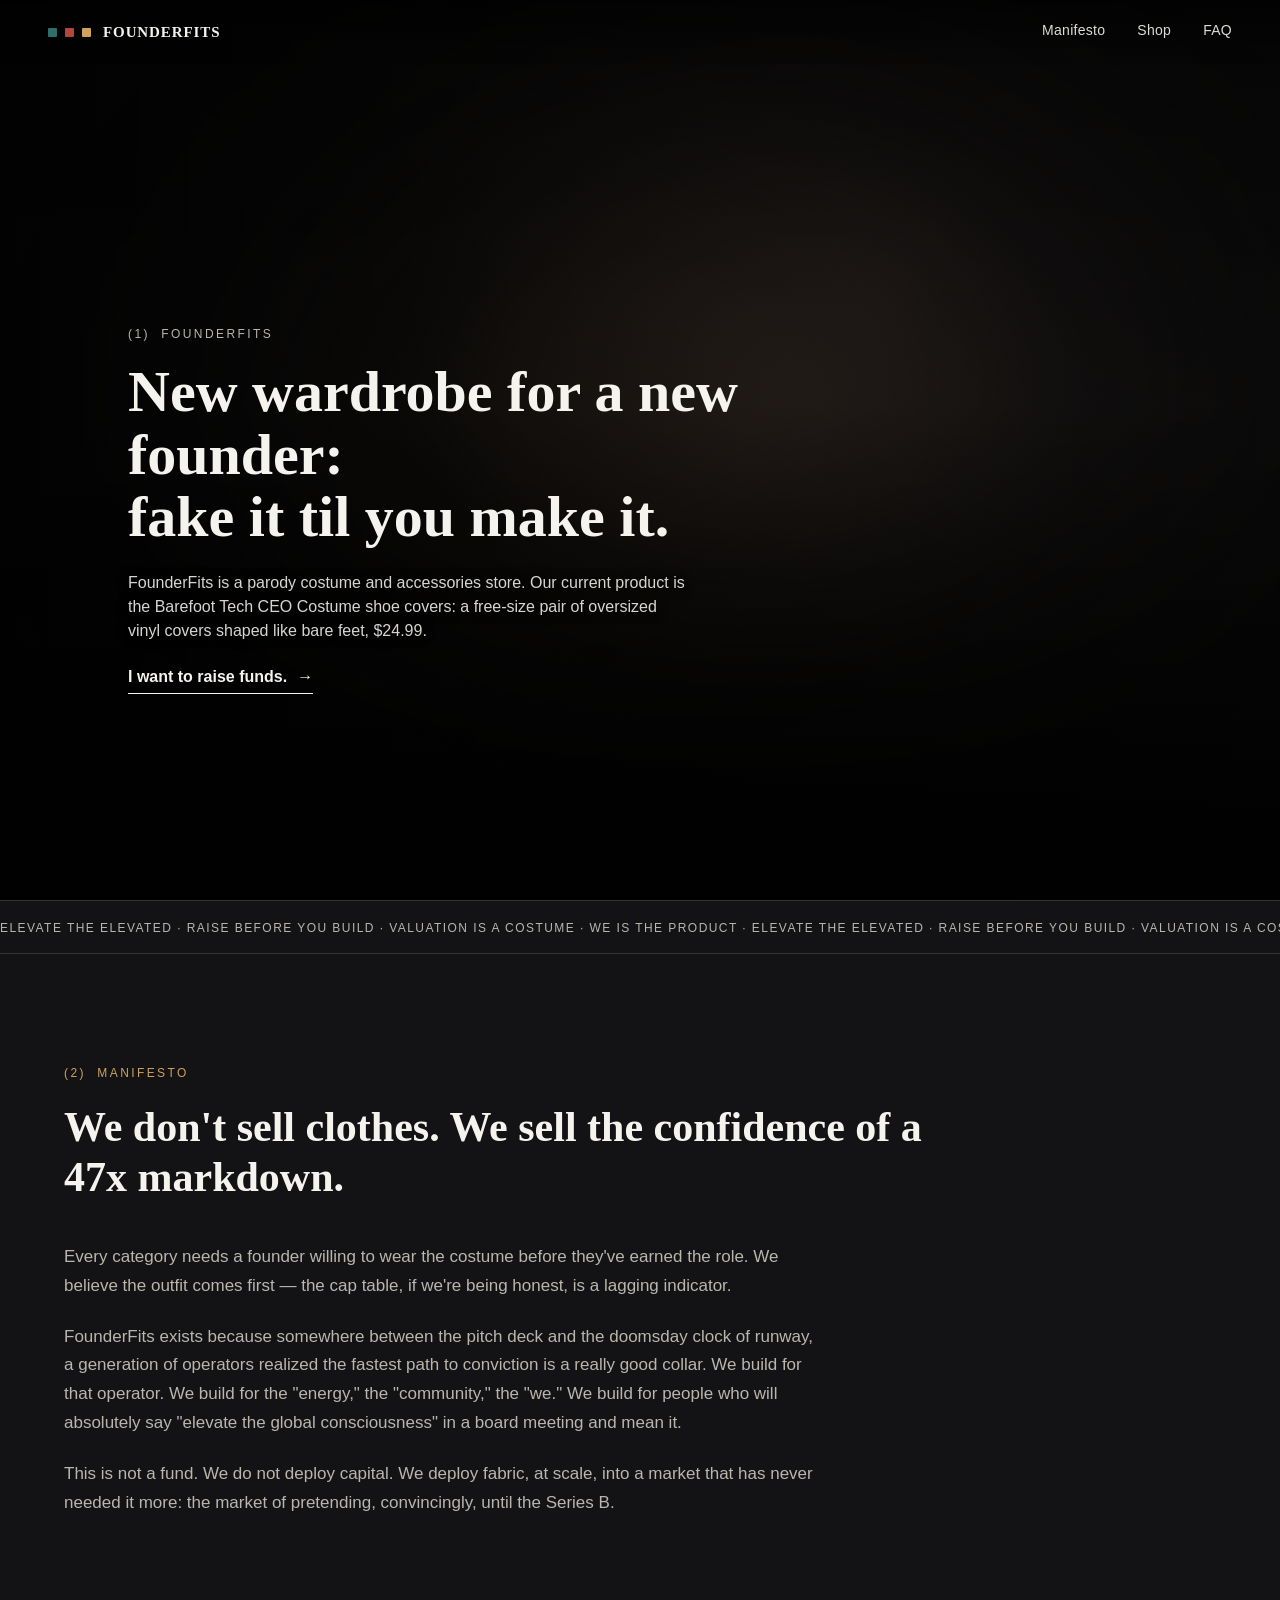
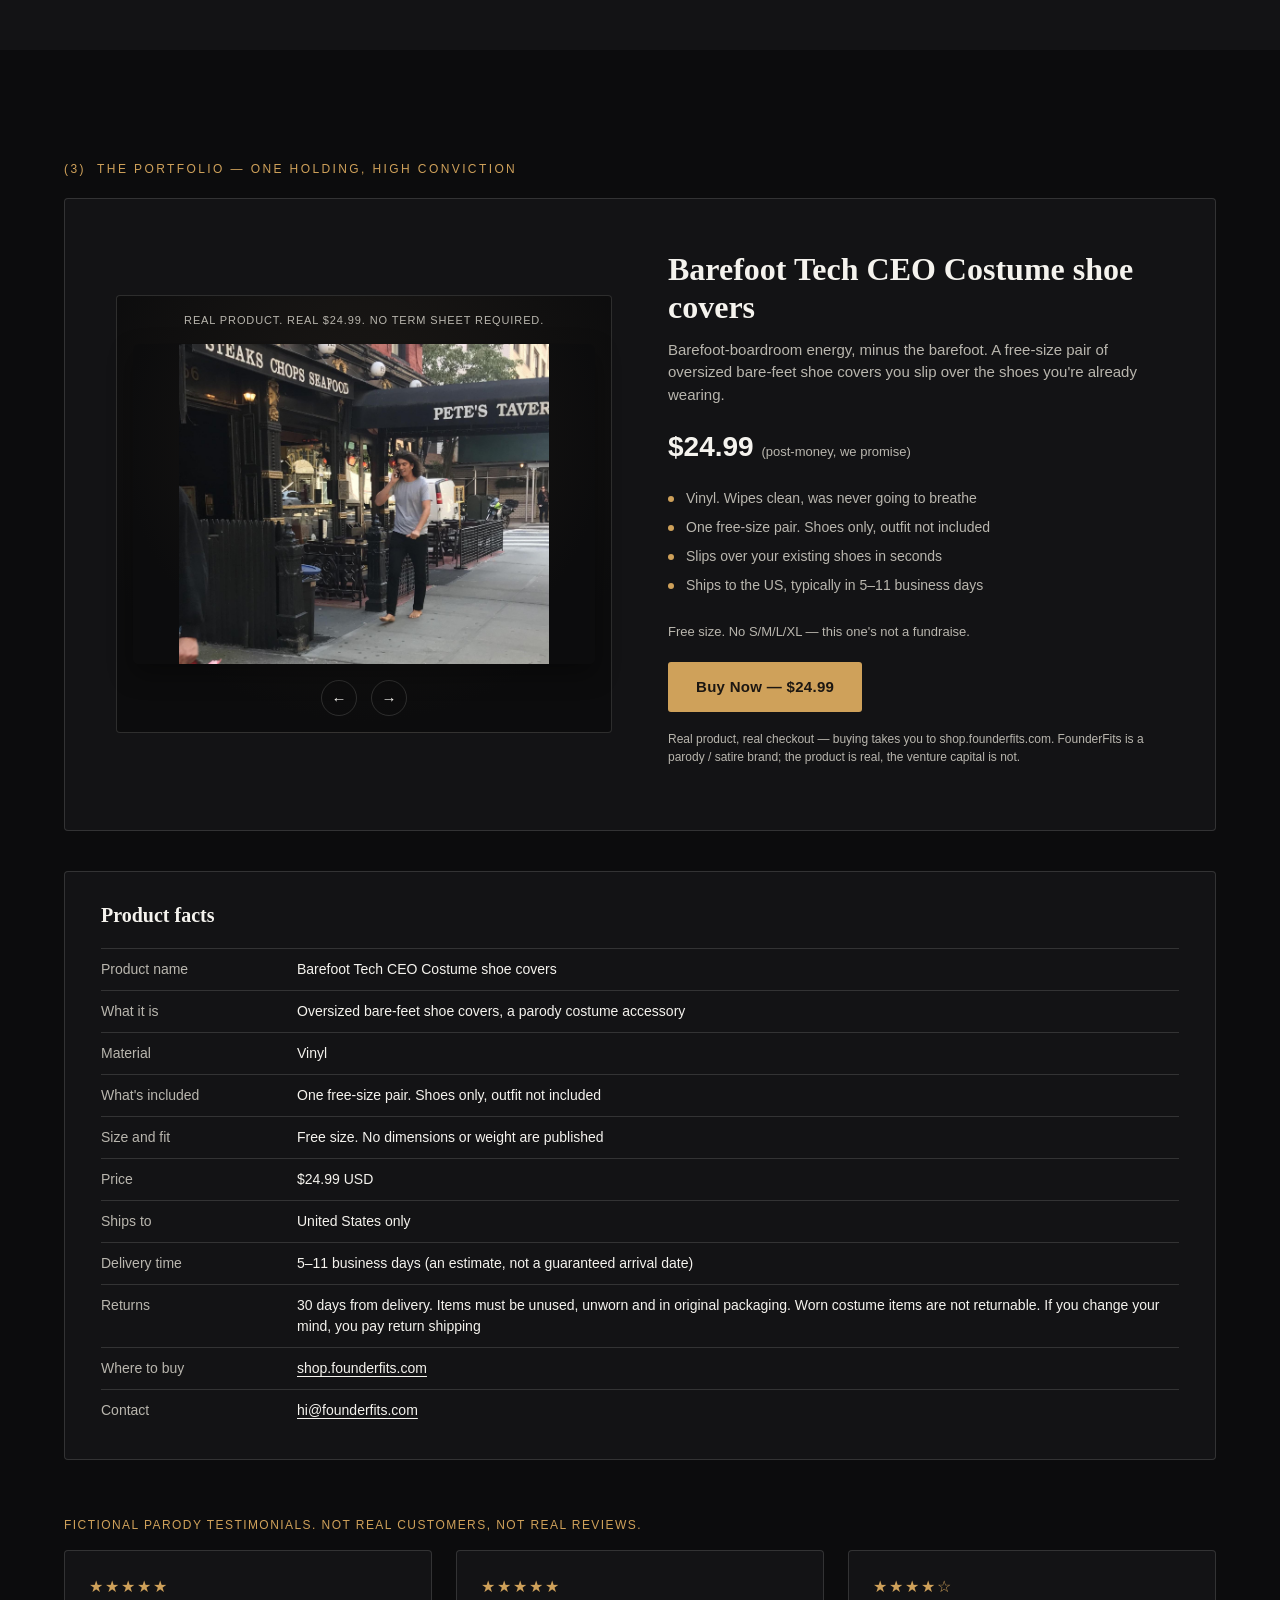
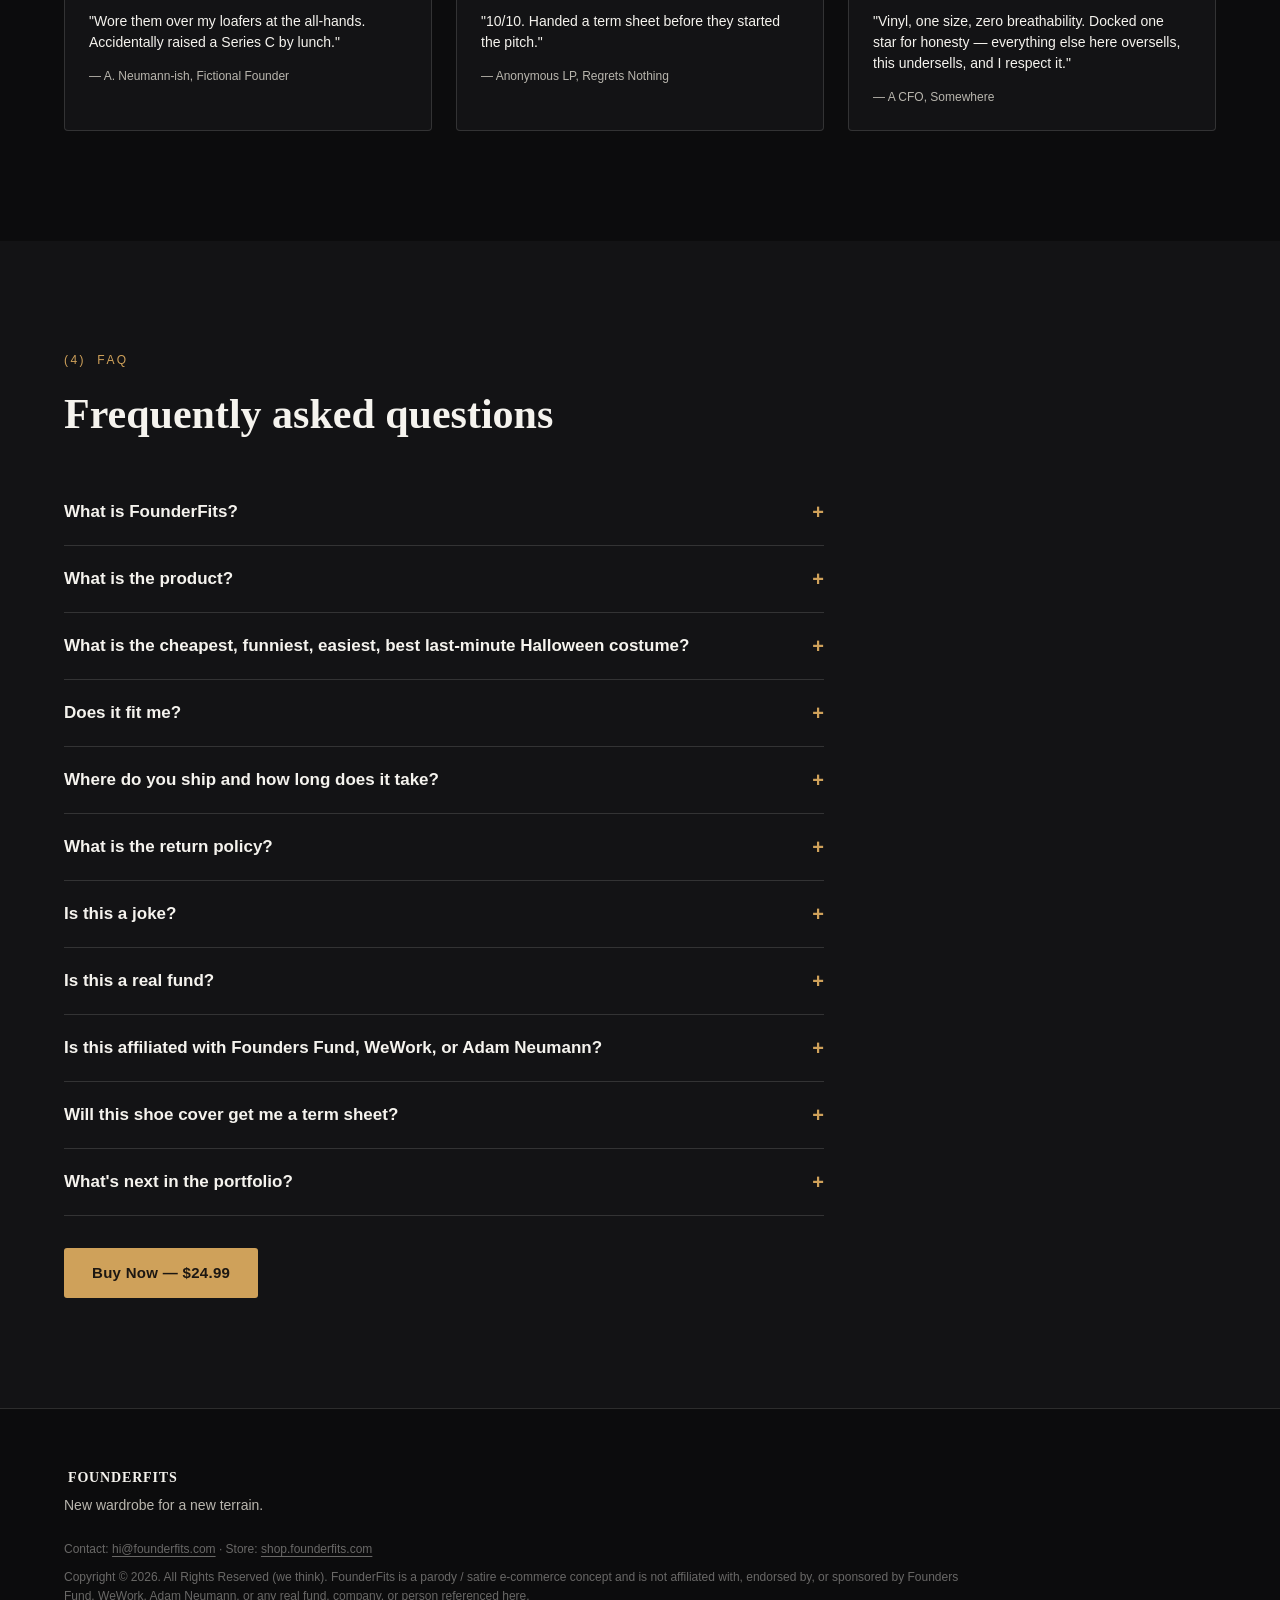
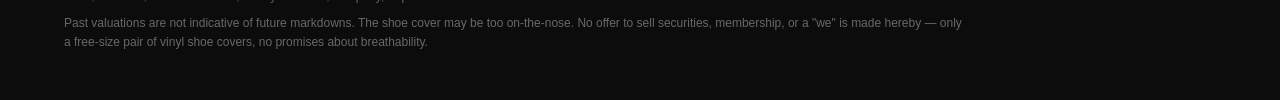
==== commit 31c69e2b: "Change contact email to hi@founderfits.com Co-Authored-By: Claude Sonnet 5.5 <noreply@anthropic.com>" ====
--- a/index.html
+++ b/index.html
@@ -36,7 +36,7 @@
       "contactPoint": {
         "@type": "ContactPoint",
         "contactType": "customer support",
-        "email": "fachiuzze@gmail.com"
+        "email": "hi@founderfits.com"
       }
     },
     {
@@ -161,7 +161,7 @@
         <div><dt>Delivery time</dt><dd>5–11 business days (an estimate, not a guaranteed arrival date)</dd></div>
         <div><dt>Returns</dt><dd>30 days from delivery. Items must be unused, unworn and in original packaging. Worn costume items are not returnable. If you change your mind, you pay return shipping</dd></div>
         <div><dt>Where to buy</dt><dd><a href="https://shop.founderfits.com/products/barefoot-tech-ceo-costume-slippers-halloween-prank-feet" target="_blank" rel="noopener noreferrer">shop.founderfits.com</a></dd></div>
-        <div><dt>Contact</dt><dd><a href="mailto:fachiuzze@gmail.com">fachiuzze@gmail.com</a></dd></div>
+        <div><dt>Contact</dt><dd><a href="mailto:hi@founderfits.com">hi@founderfits.com</a></dd></div>
       </dl>
     </div>
 
@@ -244,7 +244,7 @@
     <span class="logo-word small">FOUNDERFITS</span>
     <p>New wardrobe for a new terrain.</p>
   </div>
-  <p class="legal">Contact: <a href="mailto:fachiuzze@gmail.com">fachiuzze@gmail.com</a> · Store: <a href="https://shop.founderfits.com" target="_blank" rel="noopener noreferrer">shop.founderfits.com</a></p>
+  <p class="legal">Contact: <a href="mailto:hi@founderfits.com">hi@founderfits.com</a> · Store: <a href="https://shop.founderfits.com" target="_blank" rel="noopener noreferrer">shop.founderfits.com</a></p>
   <p class="legal">Copyright &copy; 2026. All Rights Reserved (we think). FounderFits is a parody / satire e-commerce concept and is not affiliated with, endorsed by, or sponsored by Founders Fund, WeWork, Adam Neumann, or any real fund, company, or person referenced here.</p>
   <p class="legal">Past valuations are not indicative of future markdowns. The shoe cover may be too on-the-nose. No offer to sell securities, membership, or a "we" is made hereby — only a free-size pair of vinyl shoe covers, no promises about breathability.</p>
 </footer>
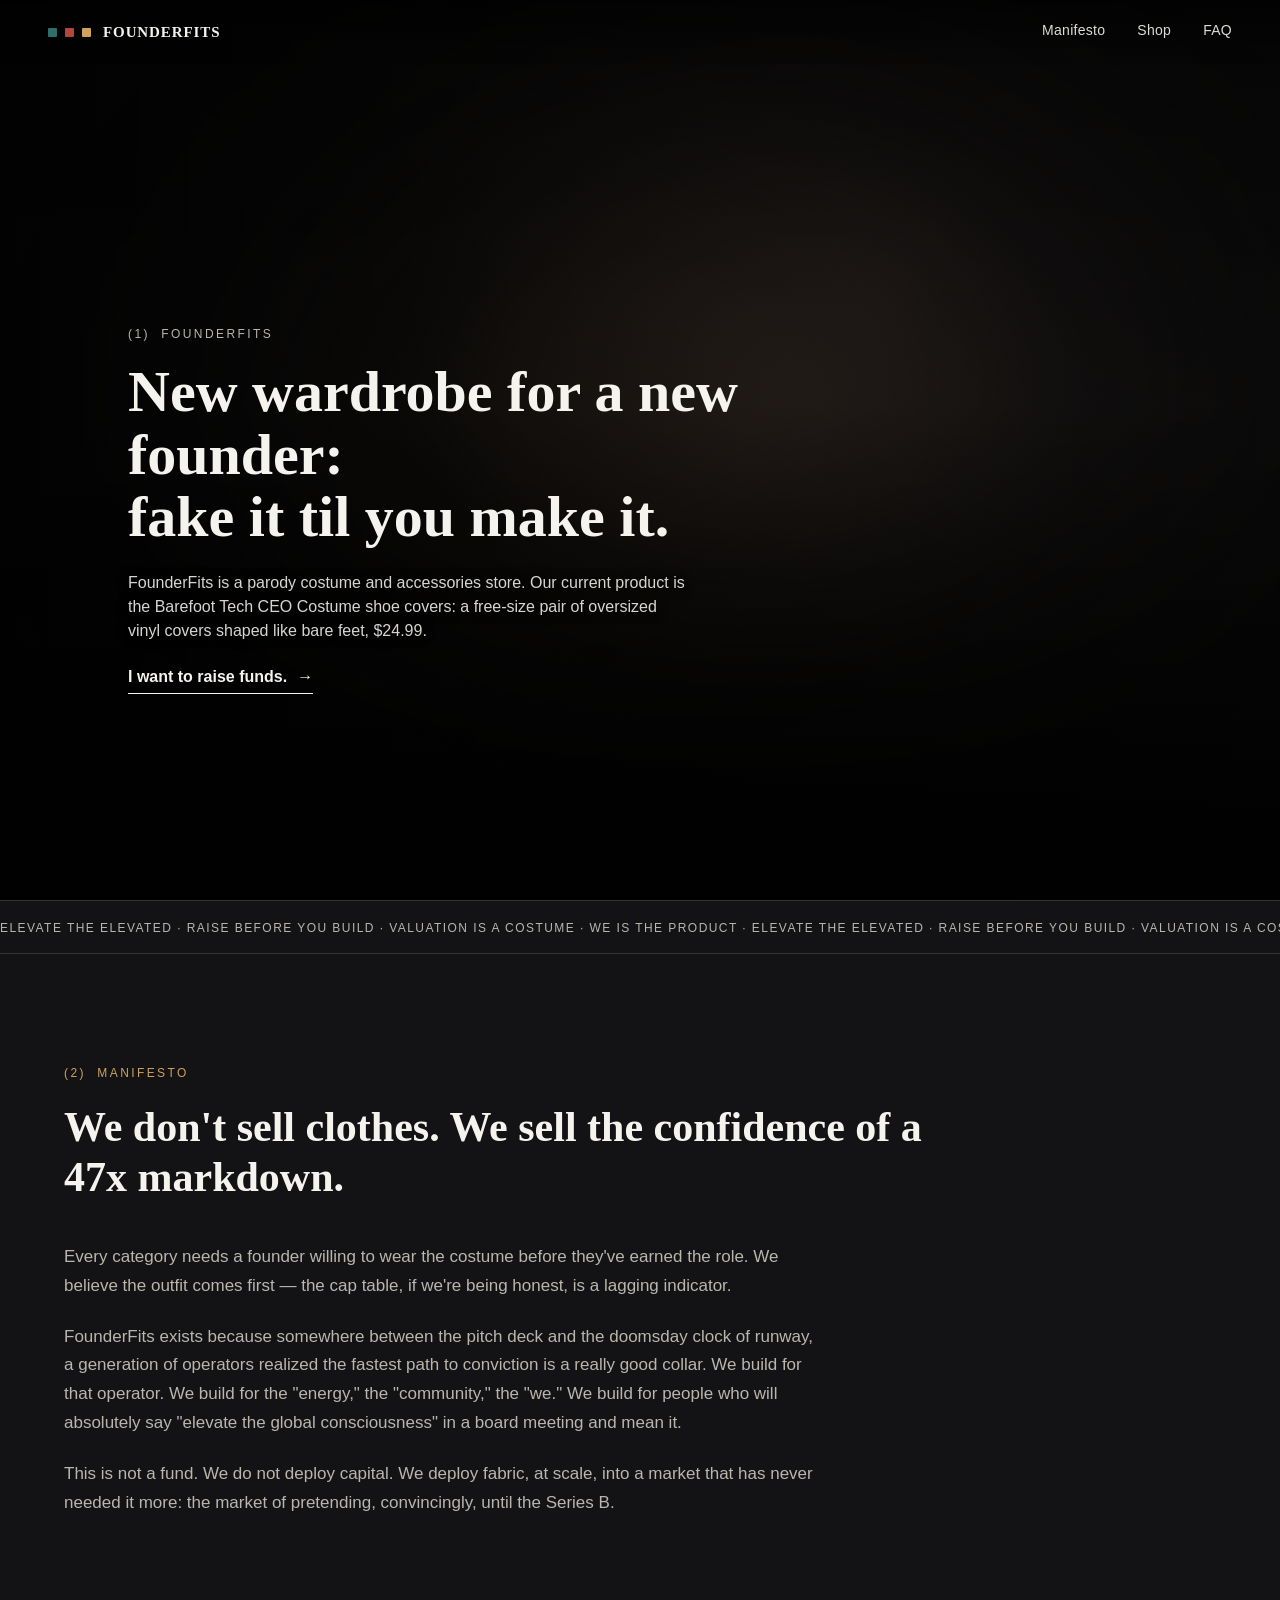
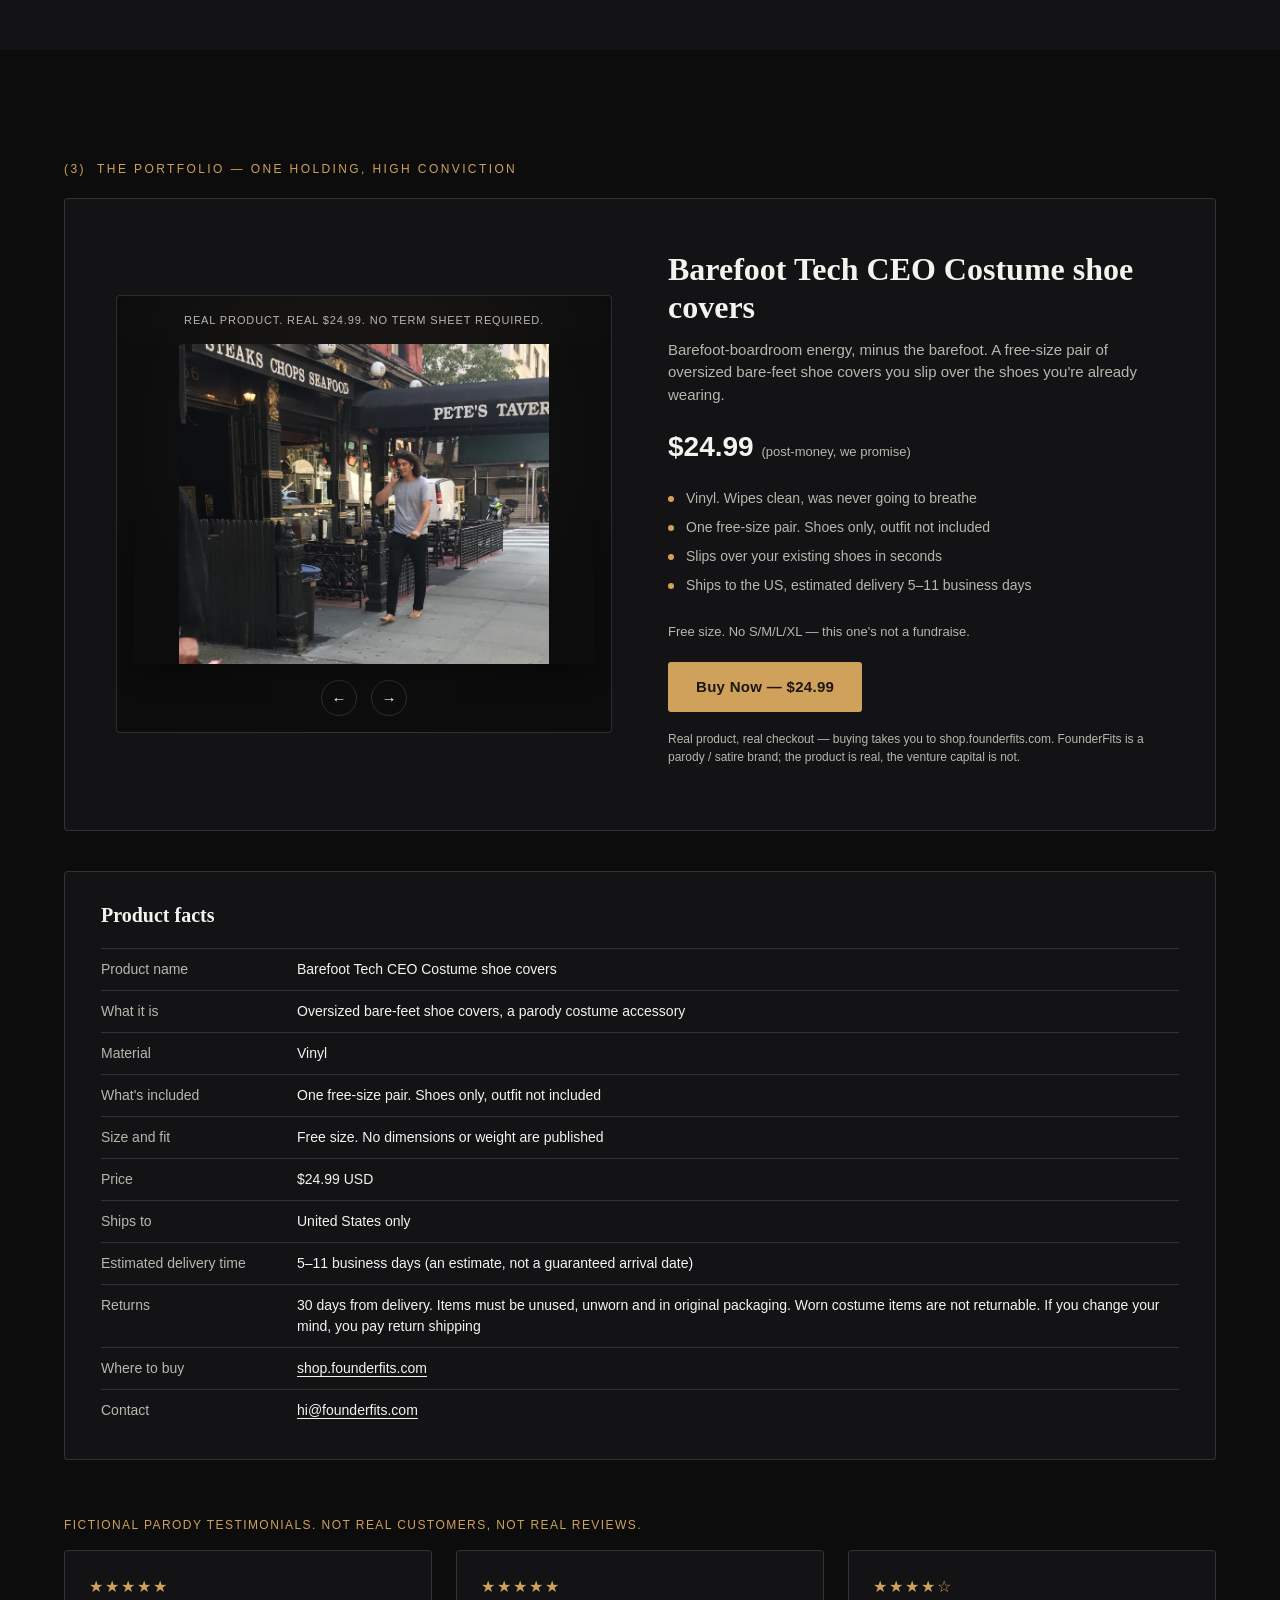
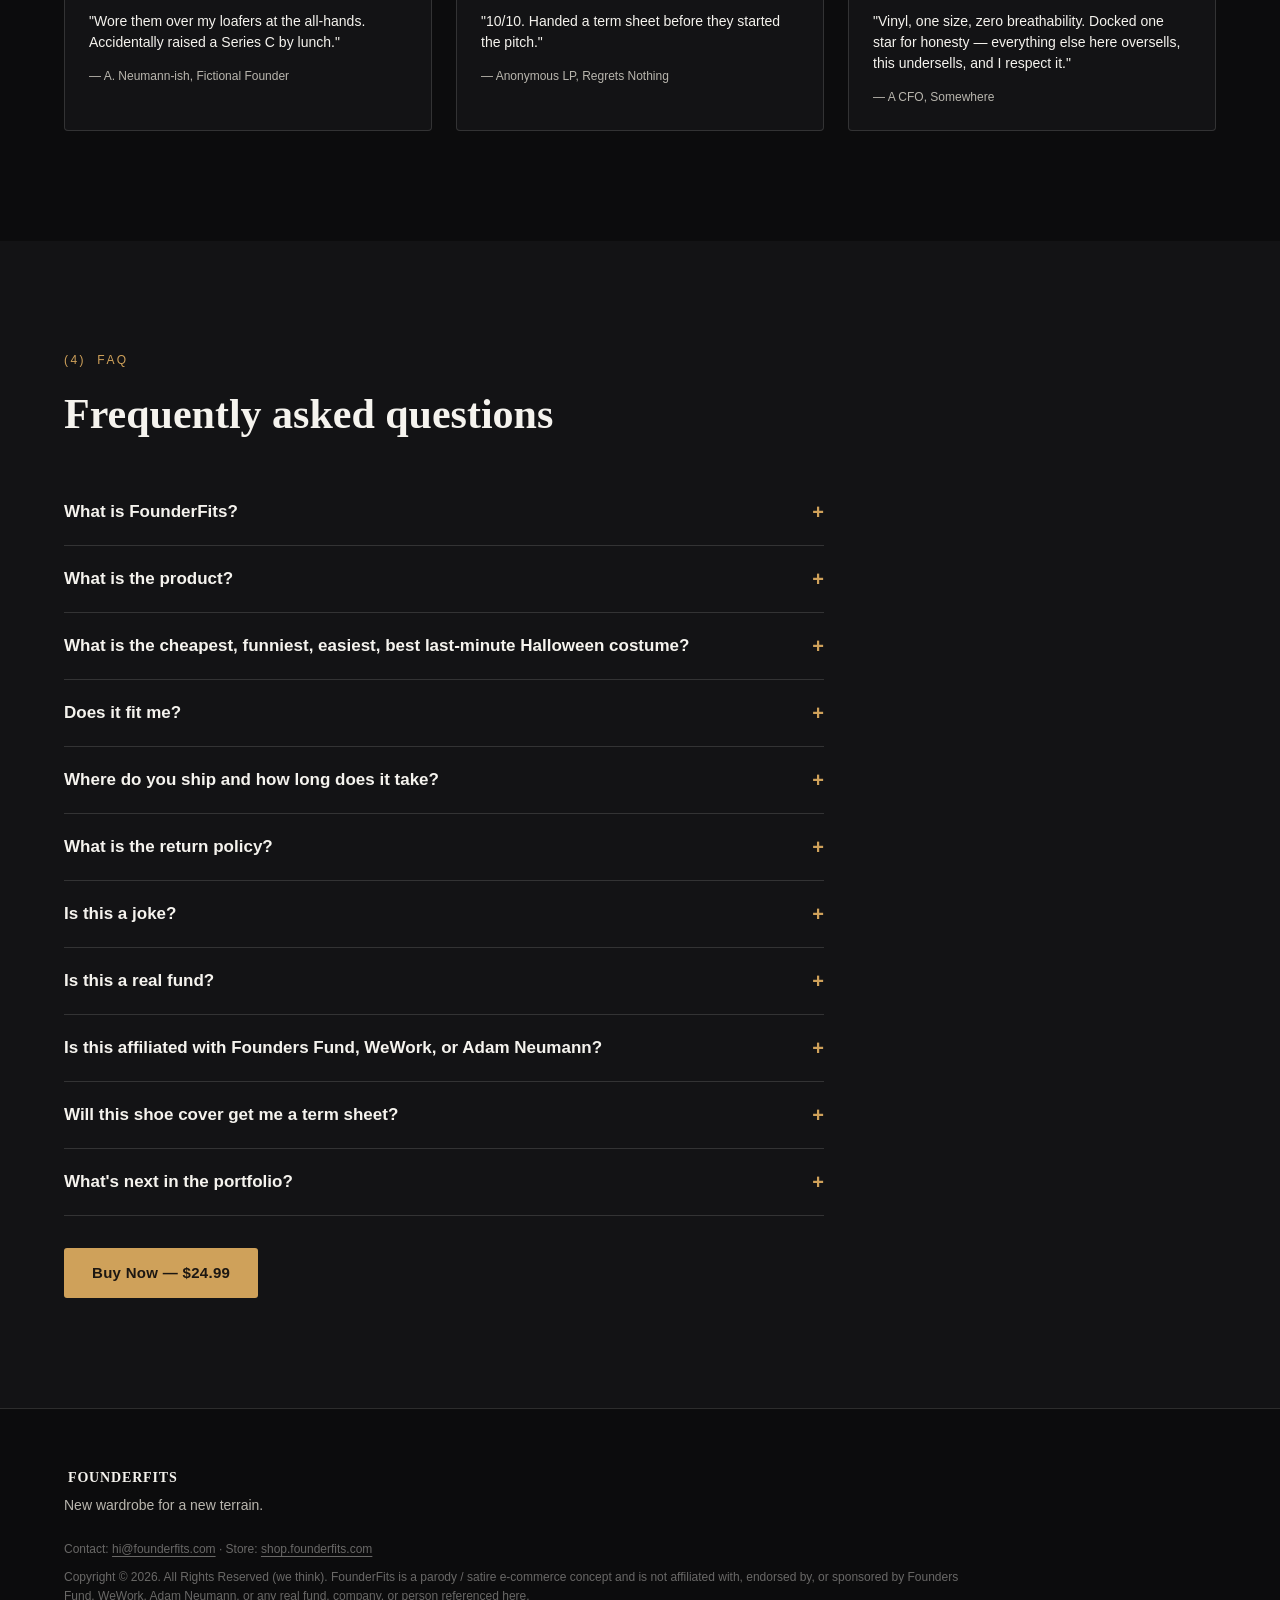
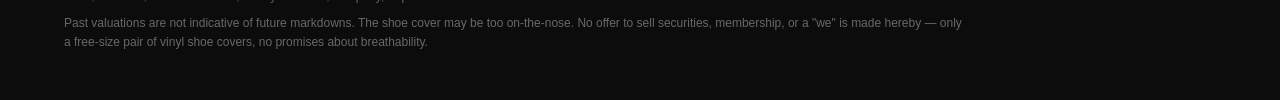
==== commit e58fcb37: "Label the 5-11 day shipping window as an estimate everywhere Co-Authored-By: Claude Sonnet 5.5 <nore" ====
--- a/index.html
+++ b/index.html
@@ -140,7 +140,7 @@
           <li>Vinyl. Wipes clean, was never going to breathe</li>
           <li>One free-size pair. Shoes only, outfit not included</li>
           <li>Slips over your existing shoes in seconds</li>
-          <li>Ships to the US, typically in 5–11 business days</li>
+          <li>Ships to the US, estimated delivery 5–11 business days</li>
         </ul>
         <p class="size-note">Free size. No S/M/L/XL — this one's not a fundraise.</p>
         <a class="add-to-cart" href="https://shop.founderfits.com/products/barefoot-tech-ceo-costume-slippers-halloween-prank-feet" target="_blank" rel="noopener noreferrer">Buy Now — $24.99</a>
@@ -158,7 +158,7 @@
         <div><dt>Size and fit</dt><dd>Free size. No dimensions or weight are published</dd></div>
         <div><dt>Price</dt><dd>$24.99 USD</dd></div>
         <div><dt>Ships to</dt><dd>United States only</dd></div>
-        <div><dt>Delivery time</dt><dd>5–11 business days (an estimate, not a guaranteed arrival date)</dd></div>
+        <div><dt>Estimated delivery time</dt><dd>5–11 business days (an estimate, not a guaranteed arrival date)</dd></div>
         <div><dt>Returns</dt><dd>30 days from delivery. Items must be unused, unworn and in original packaging. Worn costume items are not returnable. If you change your mind, you pay return shipping</dd></div>
         <div><dt>Where to buy</dt><dd><a href="https://shop.founderfits.com/products/barefoot-tech-ceo-costume-slippers-halloween-prank-feet" target="_blank" rel="noopener noreferrer">shop.founderfits.com</a></dd></div>
         <div><dt>Contact</dt><dd><a href="mailto:hi@founderfits.com">hi@founderfits.com</a></dd></div>
@@ -207,7 +207,7 @@
       </details>
       <details>
         <summary>Where do you ship and how long does it take?</summary>
-        <p>We currently ship to addresses in the United States only. Delivery typically takes 5–11 business days. That's an estimate, not a guaranteed arrival date.</p>
+        <p>We currently ship to addresses in the United States only. Estimated delivery time is 5–11 business days. It's an estimate, not a guaranteed arrival date.</p>
       </details>
       <details>
         <summary>What is the return policy?</summary>
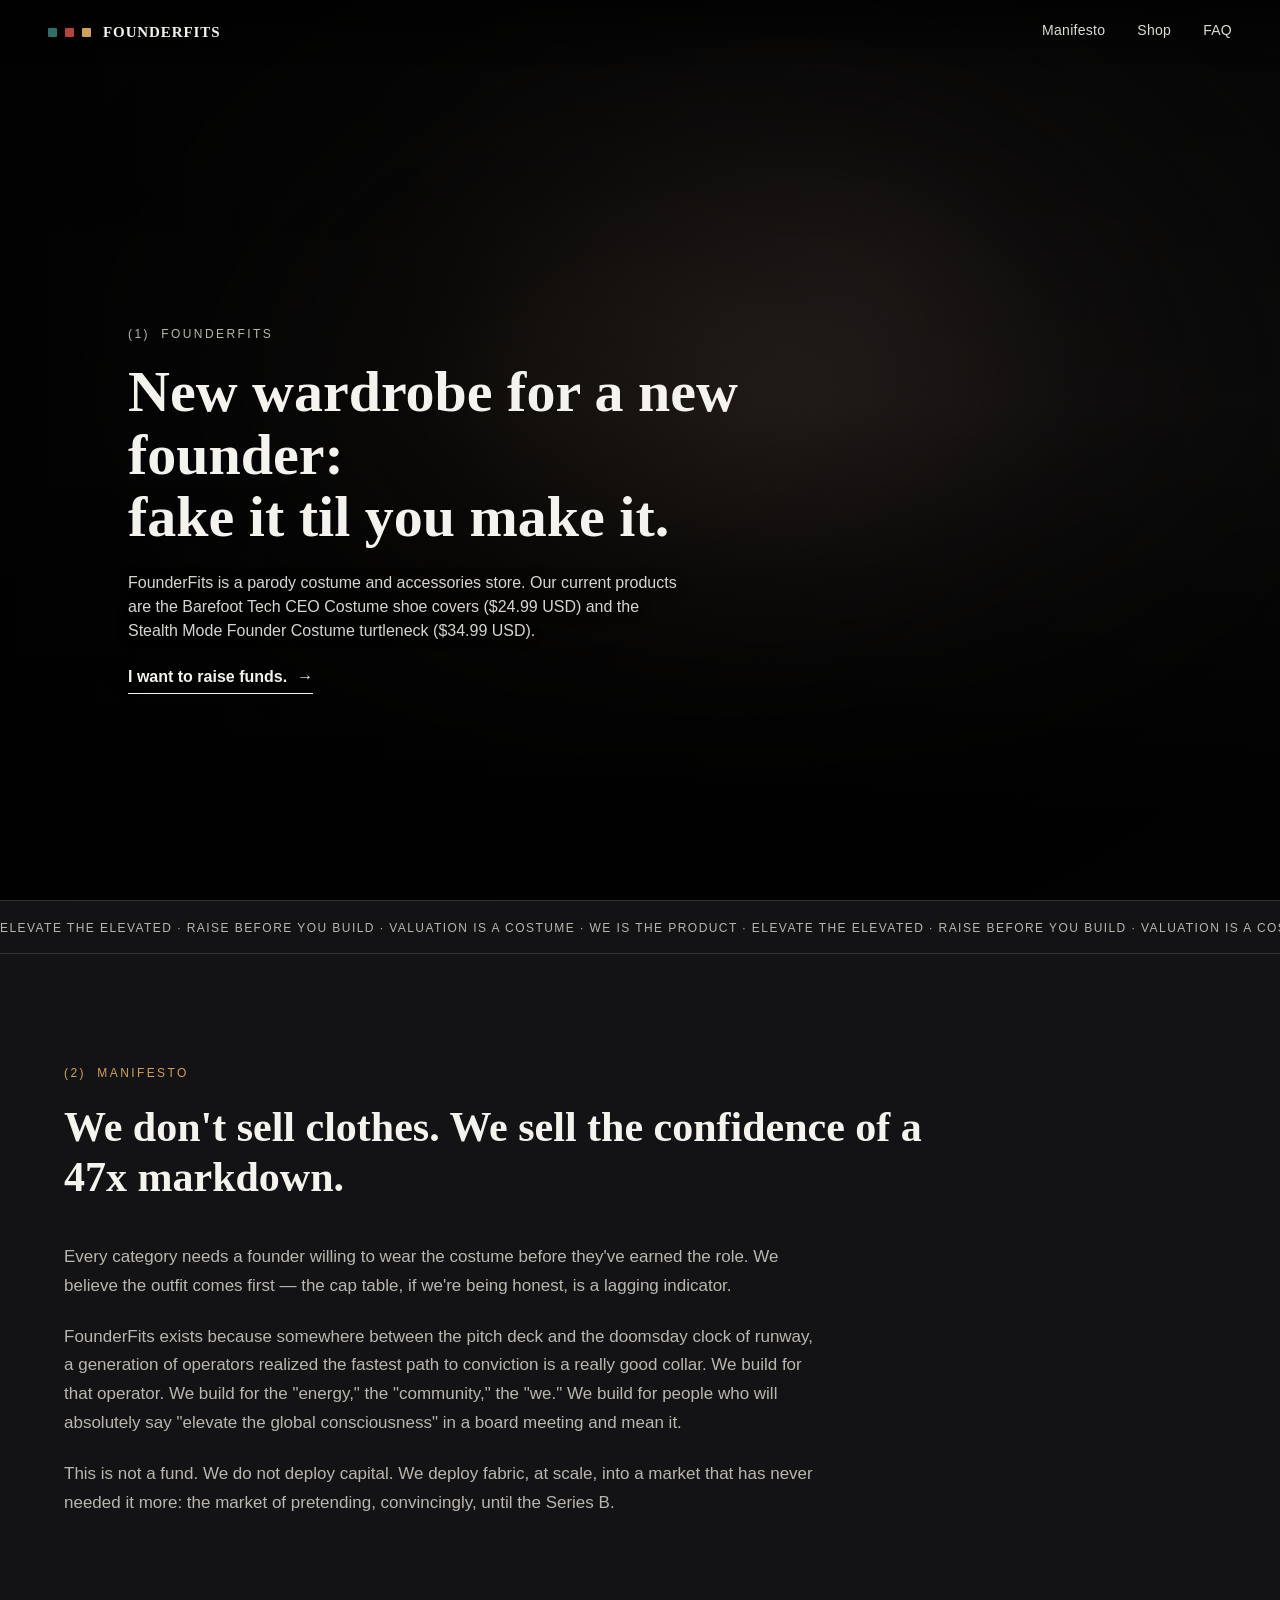
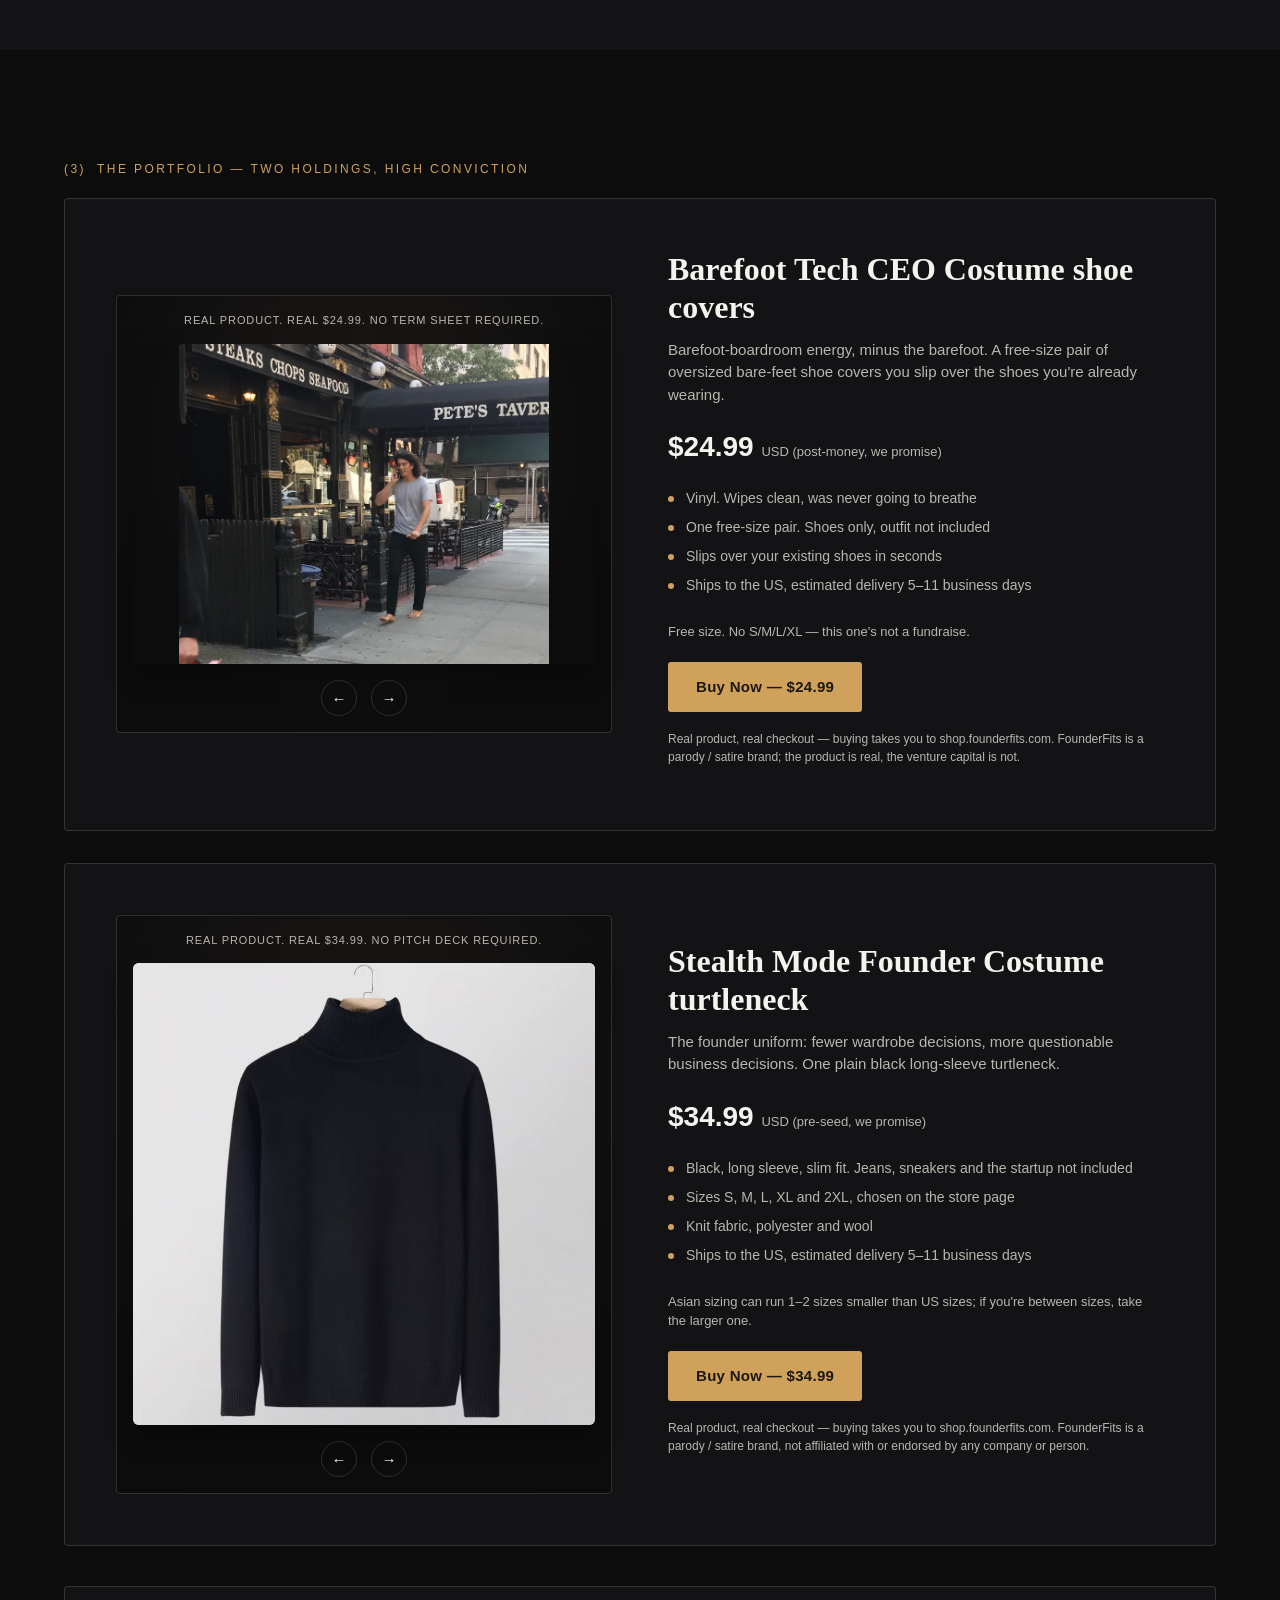
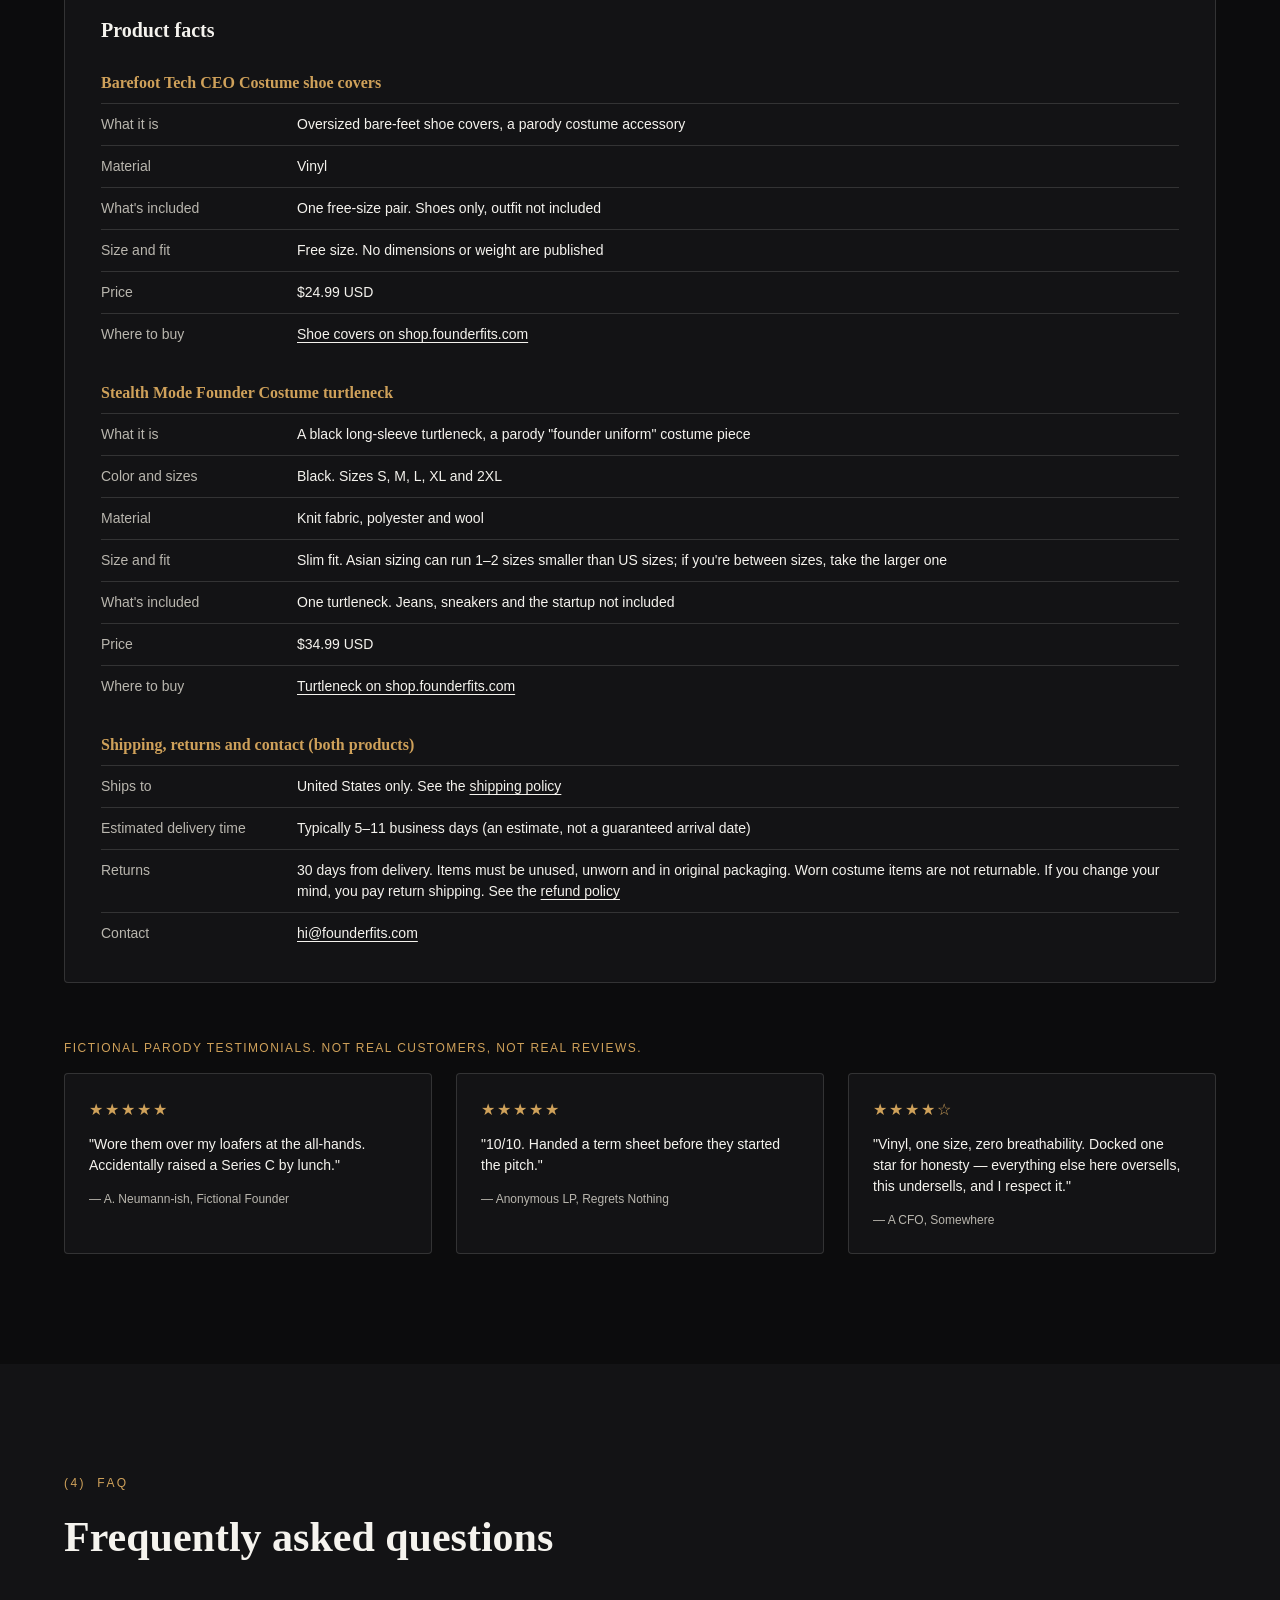
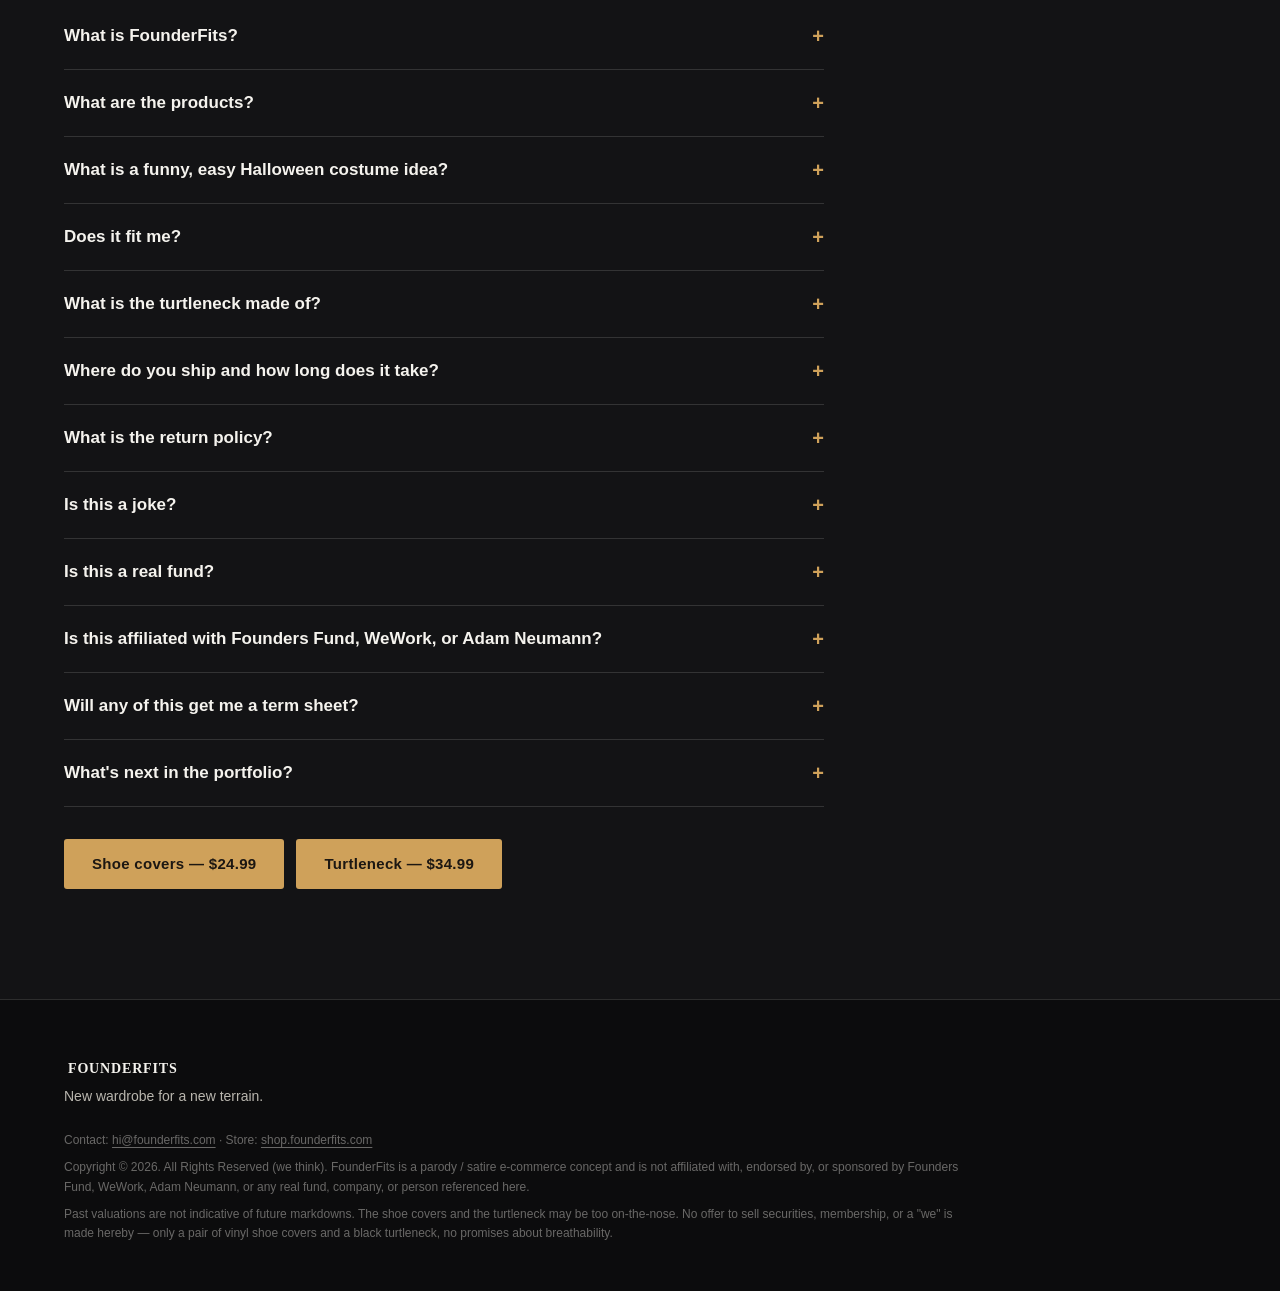
==== commit 68b3f06d: "Add Stealth Mode Founder Costume turtleneck as a second product - Two product cards (shoe covers + t" ====
--- a/index.html
+++ b/index.html
@@ -3,23 +3,23 @@
 <head>
 <meta charset="UTF-8">
 <meta name="viewport" content="width=device-width, initial-scale=1.0">
-<title>FounderFits | Parody Costume Store: Barefoot Tech CEO Costume shoe covers</title>
-<meta name="description" content="FounderFits is a parody costume store. Current product: Barefoot Tech CEO Costume shoe covers, a free-size pair of oversized vinyl bare-feet covers. $24.99, US shipping.">
+<title>FounderFits | Parody Costume Store: Shoe Covers and a Black Turtleneck</title>
+<meta name="description" content="Parody costume store. Two real products: Barefoot Tech CEO Costume shoe covers ($24.99) and Stealth Mode Founder Costume turtleneck ($34.99). Ships to the US.">
 <link rel="canonical" href="https://founderfits.com/">
 <link rel="icon" href="data:image/svg+xml,<svg xmlns=%22http://www.w3.org/2000/svg%22 viewBox=%220 0 100 100%22><text y=%22.9em%22 font-size=%2290%22>🥽</text></svg>">
 
 <meta property="og:type" content="website">
 <meta property="og:site_name" content="FounderFits">
-<meta property="og:title" content="FounderFits: Barefoot Tech CEO Costume shoe covers">
-<meta property="og:description" content="A parody costume store. Current product: a free-size pair of oversized vinyl bare-feet shoe covers, $24.99. The brand is a joke, the product and orders are real.">
+<meta property="og:title" content="FounderFits: parody costume store, shoe covers and a black turtleneck">
+<meta property="og:description" content="Two real products: Barefoot Tech CEO Costume shoe covers ($24.99) and the Stealth Mode Founder Costume turtleneck ($34.99). The brand is a joke, the products and orders are real.">
 <meta property="og:url" content="https://founderfits.com/">
 <meta property="og:image" content="https://founderfits.com/images/product-1.jpg">
 <meta property="og:image:width" content="1000">
 <meta property="og:image:height" content="900">
 <meta property="og:image:alt" content="Barefoot Tech CEO Costume shoe covers: oversized bare-feet covers on a concrete floor in front of a brick wall">
 <meta name="twitter:card" content="summary_large_image">
-<meta name="twitter:title" content="FounderFits: Barefoot Tech CEO Costume shoe covers">
-<meta name="twitter:description" content="A parody costume store. Current product: a free-size pair of oversized vinyl bare-feet shoe covers, $24.99.">
+<meta name="twitter:title" content="FounderFits: parody costume store, shoe covers and a black turtleneck">
+<meta name="twitter:description" content="Two real products: Barefoot Tech CEO Costume shoe covers ($24.99) and the Stealth Mode Founder Costume turtleneck ($34.99).">
 <meta name="twitter:image" content="https://founderfits.com/images/product-1.jpg">
 <meta name="twitter:image:alt" content="Barefoot Tech CEO Costume shoe covers: oversized bare-feet covers on a concrete floor in front of a brick wall">
 
@@ -47,6 +47,41 @@
       "description": "A parody costume and accessories store. The brand is parody; the product and orders are real.",
       "inLanguage": "en",
       "publisher": { "@id": "https://founderfits.com/#organization" }
+    },
+    {
+      "@type": "Product",
+      "@id": "https://founderfits.com/#product-shoe-covers",
+      "name": "Barefoot Tech CEO Costume shoe covers",
+      "description": "A free-size pair of oversized vinyl covers shaped like bare feet, worn over your shoes. Shoes only, outfit not included.",
+      "image": "https://founderfits.com/images/product-1.jpg",
+      "url": "https://shop.founderfits.com/products/barefoot-tech-ceo-costume-slippers-halloween-prank-feet",
+      "brand": { "@type": "Brand", "name": "FounderFits" },
+      "offers": {
+        "@type": "Offer",
+        "url": "https://shop.founderfits.com/products/barefoot-tech-ceo-costume-slippers-halloween-prank-feet",
+        "price": "24.99",
+        "priceCurrency": "USD",
+        "availability": "https://schema.org/InStock",
+        "seller": { "@id": "https://founderfits.com/#organization" }
+      }
+    },
+    {
+      "@type": "Product",
+      "@id": "https://founderfits.com/#product-turtleneck",
+      "name": "Stealth Mode Founder Costume turtleneck",
+      "description": "A black long-sleeve turtleneck in a slim fit, sizes S to 2XL.",
+      "image": "https://founderfits.com/images/turtleneck-black.jpg",
+      "url": "https://shop.founderfits.com/products/stealth-mode-founder-costume-turtleneck",
+      "brand": { "@type": "Brand", "name": "FounderFits" },
+      "color": "Black",
+      "offers": {
+        "@type": "Offer",
+        "url": "https://shop.founderfits.com/products/stealth-mode-founder-costume-turtleneck",
+        "price": "34.99",
+        "priceCurrency": "USD",
+        "availability": "https://schema.org/InStock",
+        "seller": { "@id": "https://founderfits.com/#organization" }
+      }
     }
   ]
 }
@@ -91,7 +126,7 @@
     <div class="hero-content">
       <p class="eyebrow">(1) &nbsp;FOUNDERFITS</p>
       <h1>New wardrobe for a new founder:<br><span class="line-fit">fake it til you make it.</span></h1>
-      <p class="hero-fact">FounderFits is a parody costume and accessories store. Our current product is the Barefoot Tech CEO Costume shoe covers: a free-size pair of oversized vinyl covers shaped like bare feet, $24.99.</p>
+      <p class="hero-fact">FounderFits is a parody costume and accessories store. Our current products are the Barefoot Tech CEO Costume shoe covers ($24.99 USD) and the Stealth Mode Founder Costume turtleneck ($34.99 USD).</p>
       <a href="https://shop.founderfits.com" class="hero-link" target="_blank" rel="noopener noreferrer">I want to raise funds. <span class="arrow">&#8594;</span></a>
     </div>
 
@@ -115,12 +150,12 @@
   </section>
 
   <section class="shop" id="shop">
-    <p class="section-eyebrow">(3) &nbsp;THE PORTFOLIO — ONE HOLDING, HIGH CONVICTION</p>
+    <p class="section-eyebrow">(3) &nbsp;THE PORTFOLIO — TWO HOLDINGS, HIGH CONVICTION</p>
     <div class="product-card">
       <div class="product-media">
         <div class="product-badge">REAL PRODUCT. REAL $24.99. NO TERM SHEET REQUIRED.</div>
         <div class="product-photos">
-          <div class="product-track" id="productTrack">
+          <div class="product-track">
             <img class="product-photo product-photo--contain" src="images/costume-4.jpg" alt="Person walking barefoot on a city sidewalk">
             <img class="product-photo product-photo--contain" src="images/product-3.jpg" alt="Close-up of bare feet walking on a sidewalk">
             <img class="product-photo product-photo--contain" src="images/product-2-cutout.png" alt="Barefoot Tech CEO Costume shoe covers: a pair of oversized bare-feet vinyl covers">
@@ -128,14 +163,14 @@
           </div>
         </div>
         <div class="carousel-arrows">
-          <button class="carousel-arrow" id="prodPrev" aria-label="Previous photo">&#8592;</button>
-          <button class="carousel-arrow" id="prodNext" aria-label="Next photo">&#8594;</button>
+          <button class="carousel-arrow" aria-label="Previous photo">&#8592;</button>
+          <button class="carousel-arrow" aria-label="Next photo">&#8594;</button>
         </div>
       </div>
       <div class="product-info">
         <h2>Barefoot Tech CEO Costume shoe covers</h2>
         <p class="product-sub">Barefoot-boardroom energy, minus the barefoot. A free-size pair of oversized bare-feet shoe covers you slip over the shoes you're already wearing.</p>
-        <p class="price">$24.99 <span class="price-note">(post-money, we promise)</span></p>
+        <p class="price">$24.99 <span class="price-note">USD (post-money, we promise)</span></p>
         <ul class="product-specs">
           <li>Vinyl. Wipes clean, was never going to breathe</li>
           <li>One free-size pair. Shoes only, outfit not included</li>
@@ -148,19 +183,66 @@
       </div>
     </div>
 
+    <div class="product-card">
+      <div class="product-media">
+        <div class="product-badge">REAL PRODUCT. REAL $34.99. NO PITCH DECK REQUIRED.</div>
+        <div class="product-photos product-photos--light">
+          <div class="product-track">
+            <img class="product-photo" src="images/turtleneck-black.jpg" alt="Stealth Mode Founder Costume turtleneck: a plain black long-sleeve turtleneck on a hanger">
+            <img class="product-photo" src="images/turtleneck-photo-2.jpg" alt="A man in a black turtleneck and jeans on a stage, shown for parody">
+            <img class="product-photo" src="images/turtleneck-photo-3.jpg" style="object-position: center 15%;" alt="A woman in a black turtleneck and blazer, shown for parody">
+          </div>
+        </div>
+        <div class="carousel-arrows">
+          <button class="carousel-arrow" aria-label="Previous photo">&#8592;</button>
+          <button class="carousel-arrow" aria-label="Next photo">&#8594;</button>
+        </div>
+      </div>
+      <div class="product-info">
+        <h2>Stealth Mode Founder Costume turtleneck</h2>
+        <p class="product-sub">The founder uniform: fewer wardrobe decisions, more questionable business decisions. One plain black long-sleeve turtleneck.</p>
+        <p class="price">$34.99 <span class="price-note">USD (pre-seed, we promise)</span></p>
+        <ul class="product-specs">
+          <li>Black, long sleeve, slim fit. Jeans, sneakers and the startup not included</li>
+          <li>Sizes S, M, L, XL and 2XL, chosen on the store page</li>
+          <li>Knit fabric, polyester and wool</li>
+          <li>Ships to the US, estimated delivery 5–11 business days</li>
+        </ul>
+        <p class="size-note">Asian sizing can run 1–2 sizes smaller than US sizes; if you're between sizes, take the larger one.</p>
+        <a class="add-to-cart" href="https://shop.founderfits.com/products/stealth-mode-founder-costume-turtleneck" target="_blank" rel="noopener noreferrer">Buy Now — $34.99</a>
+        <p class="fine-print">Real product, real checkout — buying takes you to shop.founderfits.com. FounderFits is a parody / satire brand, not affiliated with or endorsed by any company or person.</p>
+      </div>
+    </div>
+
     <div class="product-facts" id="product-facts">
       <h3>Product facts</h3>
+
+      <h4>Barefoot Tech CEO Costume shoe covers</h4>
       <dl>
-        <div><dt>Product name</dt><dd>Barefoot Tech CEO Costume shoe covers</dd></div>
         <div><dt>What it is</dt><dd>Oversized bare-feet shoe covers, a parody costume accessory</dd></div>
         <div><dt>Material</dt><dd>Vinyl</dd></div>
         <div><dt>What's included</dt><dd>One free-size pair. Shoes only, outfit not included</dd></div>
         <div><dt>Size and fit</dt><dd>Free size. No dimensions or weight are published</dd></div>
         <div><dt>Price</dt><dd>$24.99 USD</dd></div>
-        <div><dt>Ships to</dt><dd>United States only</dd></div>
-        <div><dt>Estimated delivery time</dt><dd>5–11 business days (an estimate, not a guaranteed arrival date)</dd></div>
-        <div><dt>Returns</dt><dd>30 days from delivery. Items must be unused, unworn and in original packaging. Worn costume items are not returnable. If you change your mind, you pay return shipping</dd></div>
-        <div><dt>Where to buy</dt><dd><a href="https://shop.founderfits.com/products/barefoot-tech-ceo-costume-slippers-halloween-prank-feet" target="_blank" rel="noopener noreferrer">shop.founderfits.com</a></dd></div>
+        <div><dt>Where to buy</dt><dd><a href="https://shop.founderfits.com/products/barefoot-tech-ceo-costume-slippers-halloween-prank-feet" target="_blank" rel="noopener noreferrer">Shoe covers on shop.founderfits.com</a></dd></div>
+      </dl>
+
+      <h4>Stealth Mode Founder Costume turtleneck</h4>
+      <dl>
+        <div><dt>What it is</dt><dd>A black long-sleeve turtleneck, a parody "founder uniform" costume piece</dd></div>
+        <div><dt>Color and sizes</dt><dd>Black. Sizes S, M, L, XL and 2XL</dd></div>
+        <div><dt>Material</dt><dd>Knit fabric, polyester and wool</dd></div>
+        <div><dt>Size and fit</dt><dd>Slim fit. Asian sizing can run 1–2 sizes smaller than US sizes; if you're between sizes, take the larger one</dd></div>
+        <div><dt>What's included</dt><dd>One turtleneck. Jeans, sneakers and the startup not included</dd></div>
+        <div><dt>Price</dt><dd>$34.99 USD</dd></div>
+        <div><dt>Where to buy</dt><dd><a href="https://shop.founderfits.com/products/stealth-mode-founder-costume-turtleneck" target="_blank" rel="noopener noreferrer">Turtleneck on shop.founderfits.com</a></dd></div>
+      </dl>
+
+      <h4>Shipping, returns and contact (both products)</h4>
+      <dl>
+        <div><dt>Ships to</dt><dd>United States only. See the <a href="https://shop.founderfits.com/policies/shipping-policy" target="_blank" rel="noopener noreferrer">shipping policy</a></dd></div>
+        <div><dt>Estimated delivery time</dt><dd>Typically 5–11 business days (an estimate, not a guaranteed arrival date)</dd></div>
+        <div><dt>Returns</dt><dd>30 days from delivery. Items must be unused, unworn and in original packaging. Worn costume items are not returnable. If you change your mind, you pay return shipping. See the <a href="https://shop.founderfits.com/policies/refund-policy" target="_blank" rel="noopener noreferrer">refund policy</a></dd></div>
         <div><dt>Contact</dt><dd><a href="mailto:hi@founderfits.com">hi@founderfits.com</a></dd></div>
       </dl>
     </div>
@@ -191,42 +273,46 @@
     <div class="faq-list">
       <details>
         <summary>What is FounderFits?</summary>
-        <p>A parody costume and accessories store. The brand is a joke about startup culture; the product and the orders are real.</p>
-      </details>
-      <details>
-        <summary>What is the product?</summary>
-        <p>The Barefoot Tech CEO Costume shoe covers: a free-size pair of oversized vinyl covers shaped like bare feet, $24.99. Shoes only, outfit not included.</p>
-      </details>
-      <details>
-        <summary>What is the cheapest, funniest, easiest, best last-minute Halloween costume?</summary>
-        <p>Our pick: the Barefoot Tech CEO Costume shoe covers - Halloween Prank Feet. It's $24.99, one free-size pair, and you slip it over the shoes you're already wearing. No outfit needed, no assembly, no planning. <a class="faq-link" href="https://shop.founderfits.com/products/barefoot-tech-ceo-costume-slippers-halloween-prank-feet" target="_blank" rel="noopener noreferrer">Shop now &#8594;</a></p>
+        <p>A parody costume and accessories store. The brand is a joke about startup culture; the products and the orders are real.</p>
+      </details>
+      <details>
+        <summary>What are the products?</summary>
+        <p>Two products. The Barefoot Tech CEO Costume shoe covers: a free-size pair of oversized vinyl covers shaped like bare feet, $24.99 USD, worn over your shoes (shoes and outfit not included). And the Stealth Mode Founder Costume turtleneck: a black long-sleeve turtleneck in sizes S to 2XL, $34.99 USD.</p>
+      </details>
+      <details>
+        <summary>What is a funny, easy Halloween costume idea?</summary>
+        <p>Two ideas from us. The shoe covers ($24.99) go over the shoes you're already wearing, no assembly. The turtleneck ($34.99) is the "founder uniform": black, long sleeve, jeans not included. Both ship to the US only, with an estimated delivery of 5–11 business days, so order early. <a class="faq-link" href="https://shop.founderfits.com/products/barefoot-tech-ceo-costume-slippers-halloween-prank-feet" target="_blank" rel="noopener noreferrer">Shoe covers &#8594;</a> <a class="faq-link" href="https://shop.founderfits.com/products/stealth-mode-founder-costume-turtleneck" target="_blank" rel="noopener noreferrer">Turtleneck &#8594;</a></p>
       </details>
       <details>
         <summary>Does it fit me?</summary>
-        <p>It's sold as one free size, one pair. We don't publish exact dimensions or a weight. No S/M/L/XL — this one's not a fundraise.</p>
+        <p>The shoe covers are sold as one free size, one pair, and we don't publish exact dimensions or a weight. The turtleneck is slim fit in S, M, L, XL and 2XL. Asian sizing can run 1–2 sizes smaller than US sizes, so if you're between sizes, take the larger one.</p>
+      </details>
+      <details>
+        <summary>What is the turtleneck made of?</summary>
+        <p>Knit fabric, polyester and wool.</p>
       </details>
       <details>
         <summary>Where do you ship and how long does it take?</summary>
-        <p>We currently ship to addresses in the United States only. Estimated delivery time is 5–11 business days. It's an estimate, not a guaranteed arrival date.</p>
+        <p>We currently ship to addresses in the United States only. Estimated delivery time is 5–11 business days. See the <a class="faq-link" href="https://shop.founderfits.com/policies/shipping-policy" target="_blank" rel="noopener noreferrer">shipping policy</a>.</p>
       </details>
       <details>
         <summary>What is the return policy?</summary>
-        <p>30 days from delivery. Items must be unused, unworn and in original packaging, and worn costume items can't be returned. If you change your mind, you pay the return shipping.</p>
+        <p>30 days from delivery. Items must be unused, unworn and in original packaging, and worn costume items can't be returned. If you change your mind, you pay the return shipping. See the <a class="faq-link" href="https://shop.founderfits.com/policies/refund-policy" target="_blank" rel="noopener noreferrer">refund policy</a>.</p>
       </details>
       <details>
         <summary>Is this a joke?</summary>
-        <p>The brand is parody. The product and your order are real.</p>
+        <p>The brand is parody. The products and your order are real.</p>
       </details>
       <details>
         <summary>Is this a real fund?</summary>
-        <p>No. FounderFits sells one pair of vinyl shoe covers and several bad jokes.</p>
+        <p>No. FounderFits sells a pair of vinyl shoe covers, a black turtleneck and several bad jokes.</p>
       </details>
       <details>
         <summary>Is this affiliated with Founders Fund, WeWork, or Adam Neumann?</summary>
         <p>No. This site is a parody / satire built for fun. It is not endorsed by, sponsored by, or affiliated with any real fund, company, or individual referenced or implied here.</p>
       </details>
       <details>
-        <summary>Will this shoe cover get me a term sheet?</summary>
+        <summary>Will any of this get me a term sheet?</summary>
         <p>Legally we have to say no. Historically, results have varied wildly.</p>
       </details>
       <details>
@@ -234,7 +320,10 @@
         <p>We're evaluating other founder gear across the entrepreneurship-industrial complex. High conviction, low inventory.</p>
       </details>
     </div>
-    <a class="add-to-cart faq-buy" href="https://shop.founderfits.com/products/barefoot-tech-ceo-costume-slippers-halloween-prank-feet" target="_blank" rel="noopener noreferrer">Buy Now — $24.99</a>
+    <div class="faq-buy-row">
+      <a class="add-to-cart" href="https://shop.founderfits.com/products/barefoot-tech-ceo-costume-slippers-halloween-prank-feet" target="_blank" rel="noopener noreferrer">Shoe covers — $24.99</a>
+      <a class="add-to-cart" href="https://shop.founderfits.com/products/stealth-mode-founder-costume-turtleneck" target="_blank" rel="noopener noreferrer">Turtleneck — $34.99</a>
+    </div>
   </section>
 
 </main>
@@ -246,7 +335,7 @@
   </div>
   <p class="legal">Contact: <a href="mailto:hi@founderfits.com">hi@founderfits.com</a> · Store: <a href="https://shop.founderfits.com" target="_blank" rel="noopener noreferrer">shop.founderfits.com</a></p>
   <p class="legal">Copyright &copy; 2026. All Rights Reserved (we think). FounderFits is a parody / satire e-commerce concept and is not affiliated with, endorsed by, or sponsored by Founders Fund, WeWork, Adam Neumann, or any real fund, company, or person referenced here.</p>
-  <p class="legal">Past valuations are not indicative of future markdowns. The shoe cover may be too on-the-nose. No offer to sell securities, membership, or a "we" is made hereby — only a free-size pair of vinyl shoe covers, no promises about breathability.</p>
+  <p class="legal">Past valuations are not indicative of future markdowns. The shoe covers and the turtleneck may be too on-the-nose. No offer to sell securities, membership, or a "we" is made hereby — only a pair of vinyl shoe covers and a black turtleneck, no promises about breathability.</p>
 </footer>
 
 <script src="script.js"></script>
--- a/style.css
+++ b/style.css
@@ -296,6 +296,8 @@
   object-fit: cover;
 }
 .product-photo--contain { object-fit: contain; }
+.product-photos--light { height: auto; aspect-ratio: 1 / 1; background: #d6d7dc; }
+.product-card + .product-card { margin-top: 32px; }
 
 @media (prefers-reduced-motion: reduce) {
   .product-track { transition: none; }
@@ -372,7 +374,8 @@
   border: 1px solid var(--line);
   border-radius: 4px;
 }
-.product-facts h3 { font-size: 20px; margin-bottom: 18px; }
+.product-facts h3 { font-size: 20px; margin-bottom: 8px; }
+.product-facts h4 { font-family: var(--serif); font-size: 16px; margin: 26px 0 8px; color: var(--gold); }
 .product-facts dl { margin: 0; }
 .product-facts dl > div {
   display: grid;
@@ -439,7 +442,7 @@
 }
 .faq-list details[open] summary::after { content: "\2212"; }
 .faq-list p { color: var(--ink-dim); font-size: 15px; margin: 14px 0 0; line-height: 1.6; }
-.faq-buy { margin-top: 32px; }
+.faq-buy-row { display: flex; flex-wrap: wrap; gap: 12px; margin-top: 32px; }
 .faq-link { color: var(--gold); font-weight: 600; text-decoration: underline; text-underline-offset: 3px; white-space: nowrap; }
 
 /* ---------- Footer ---------- */
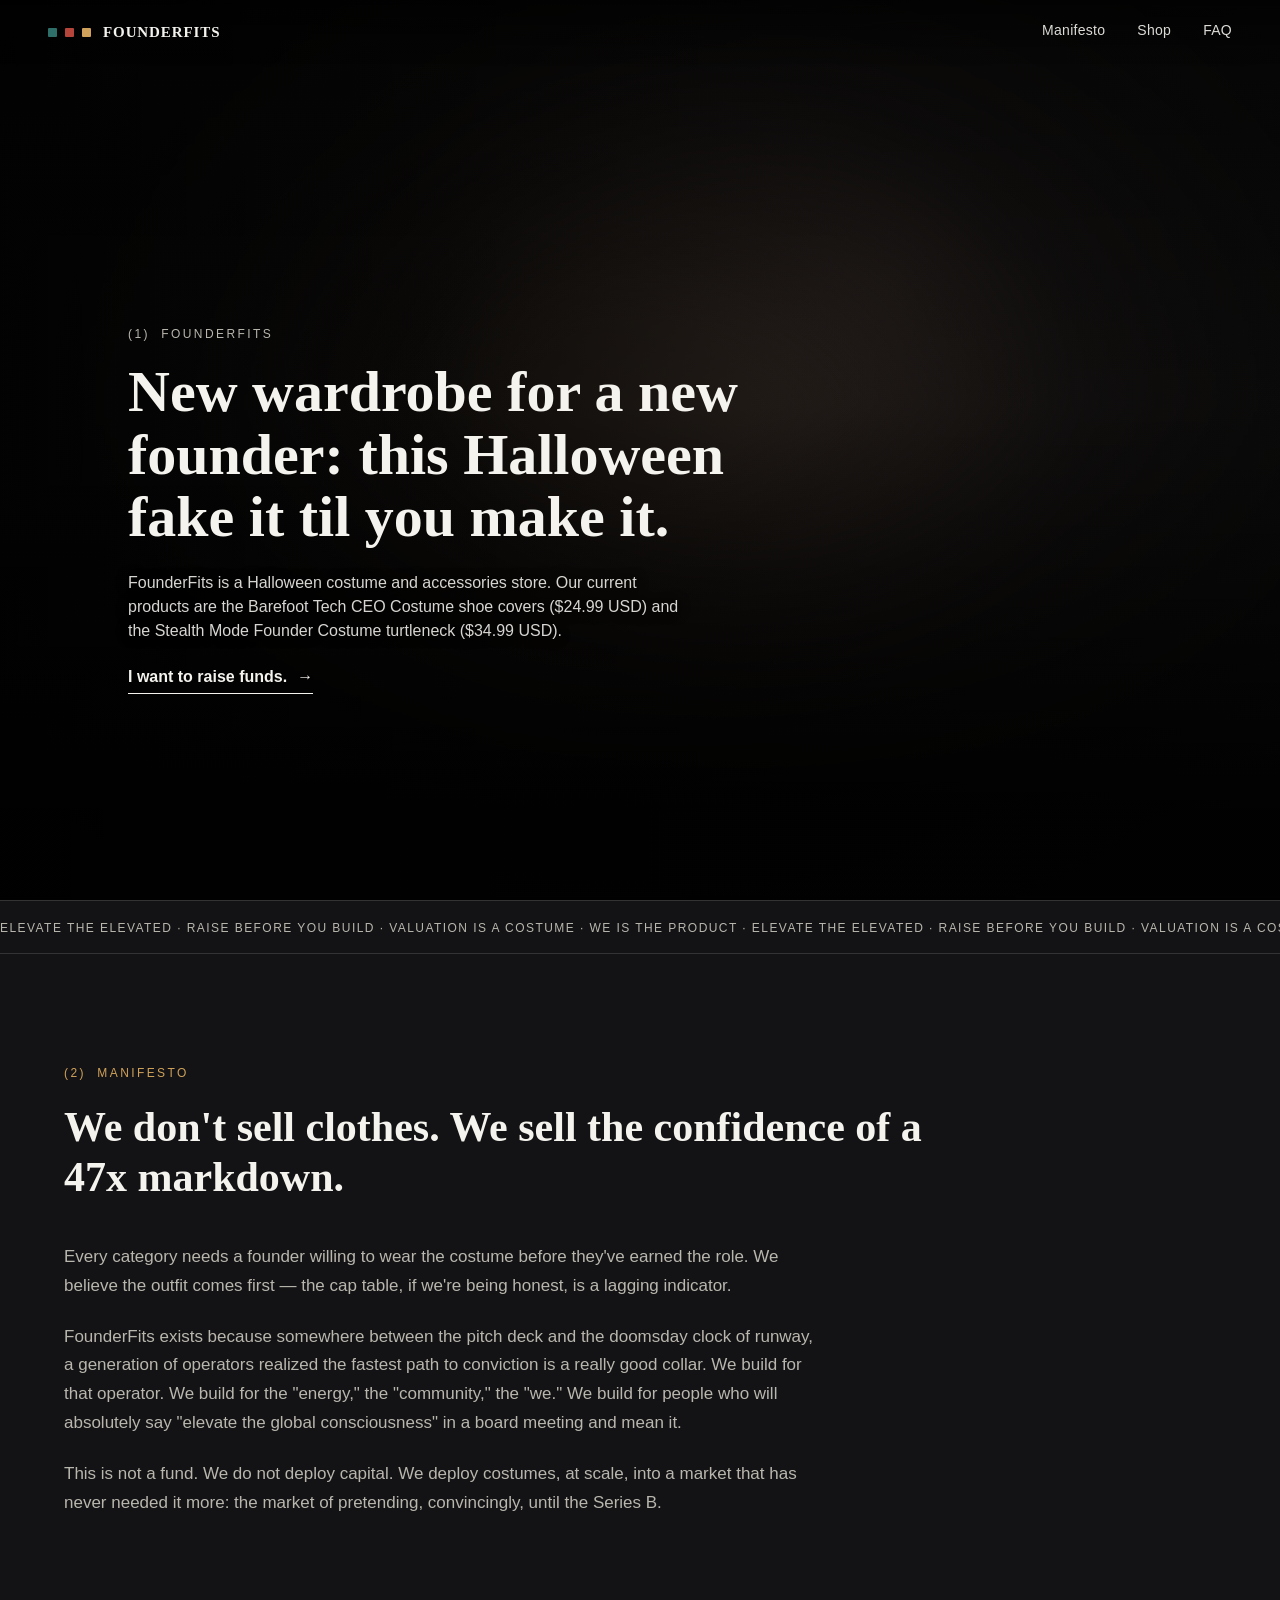
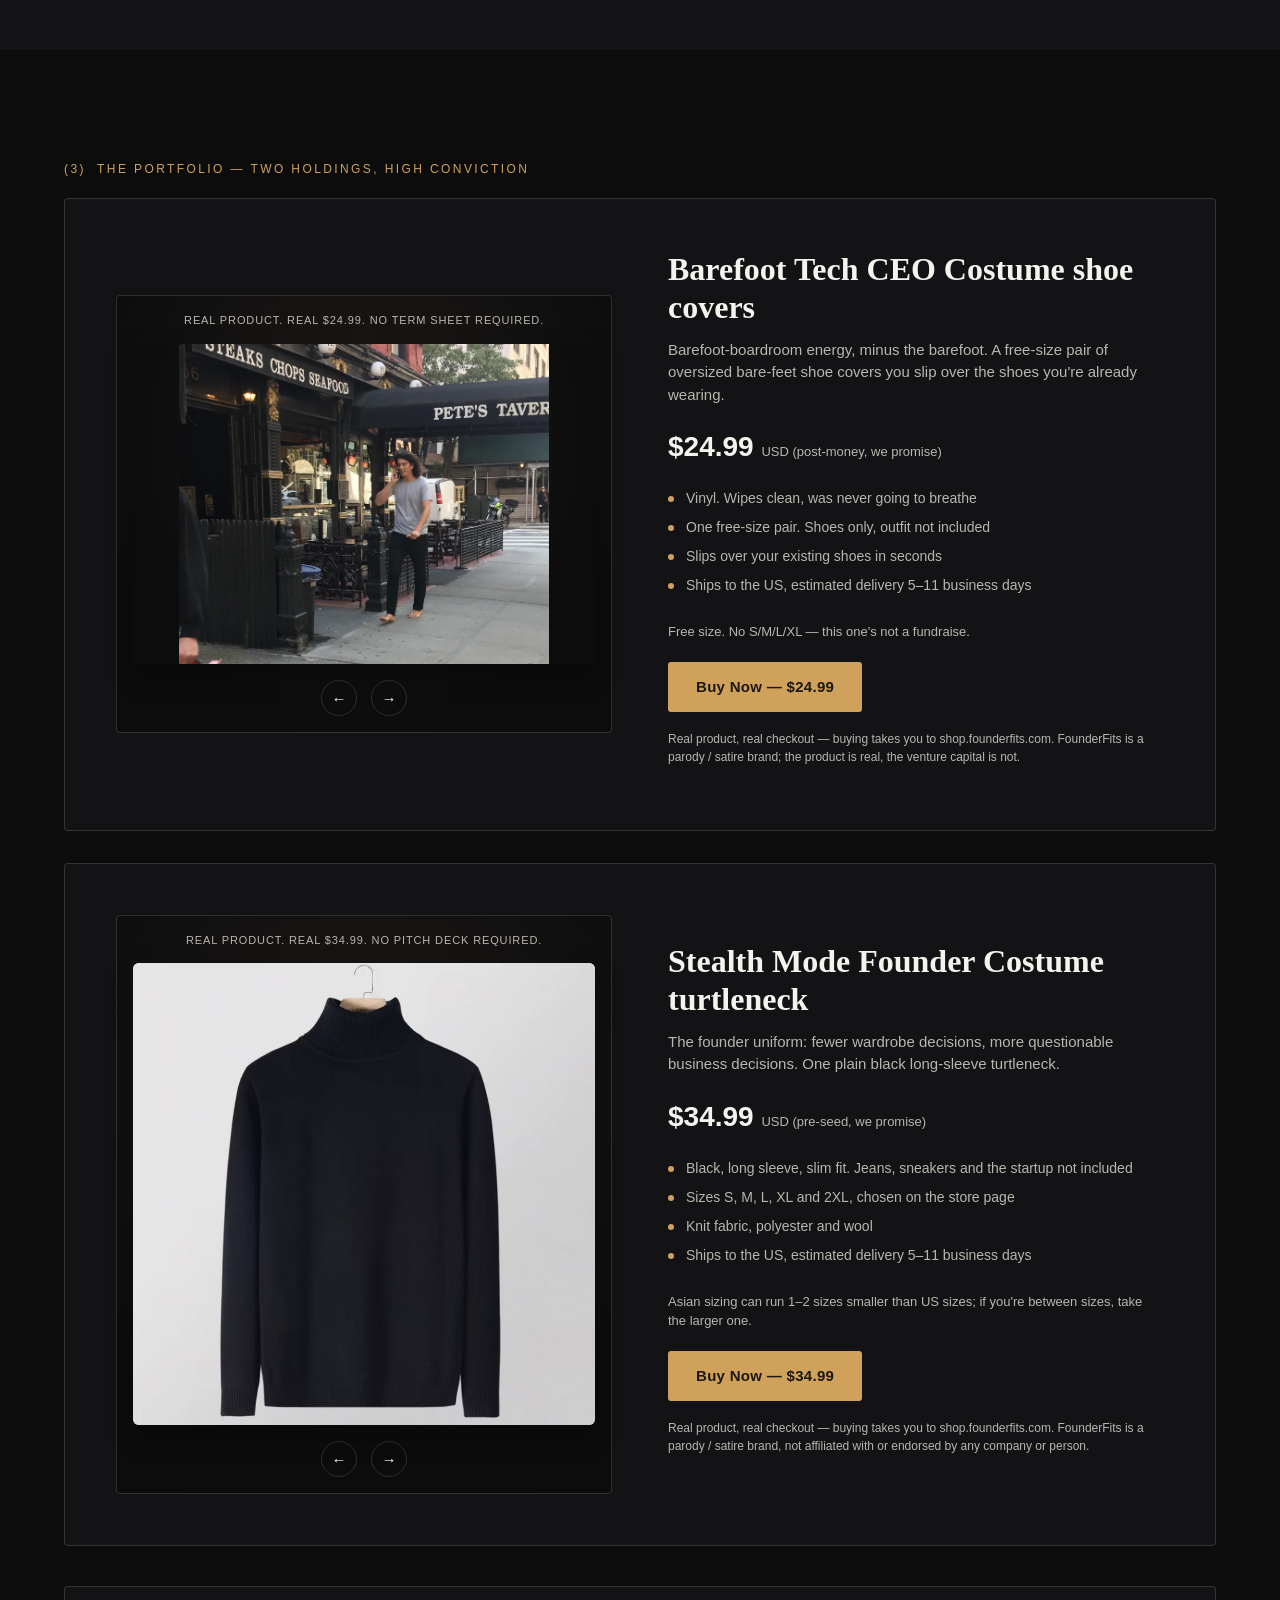
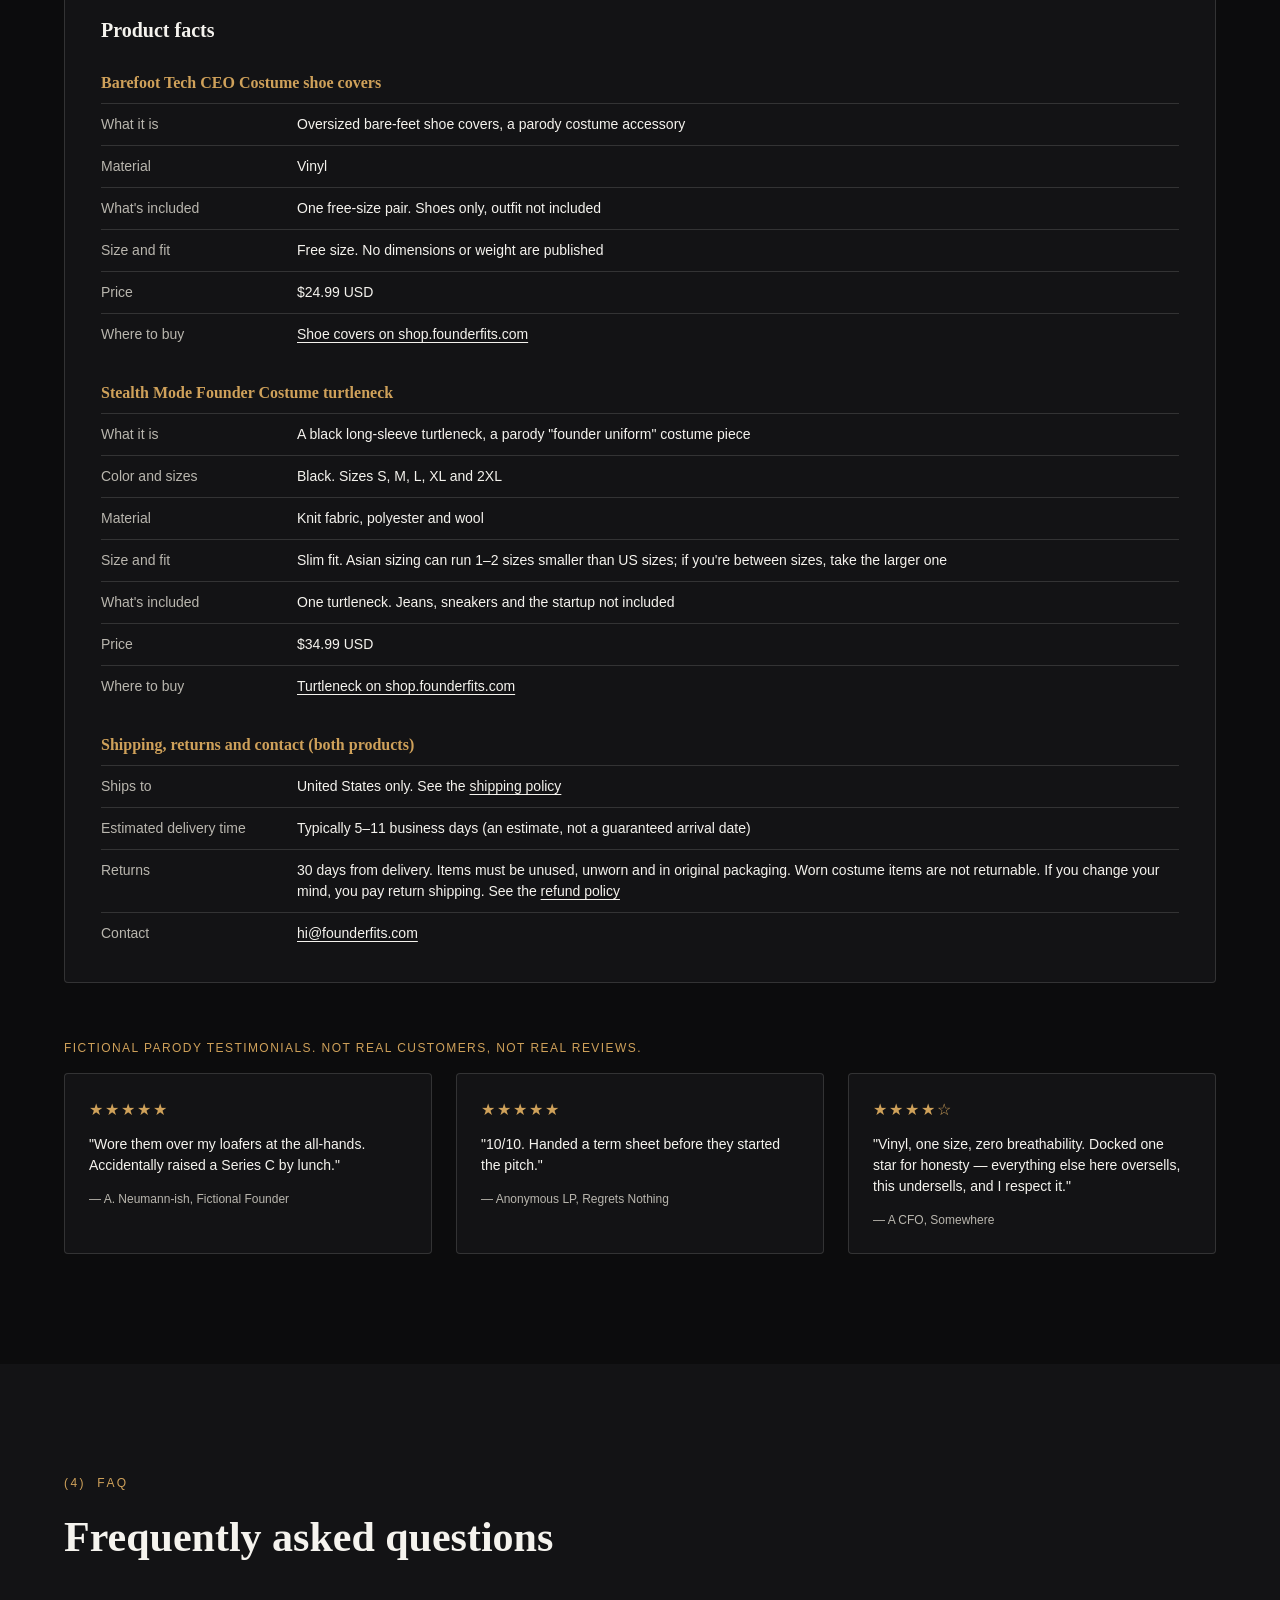
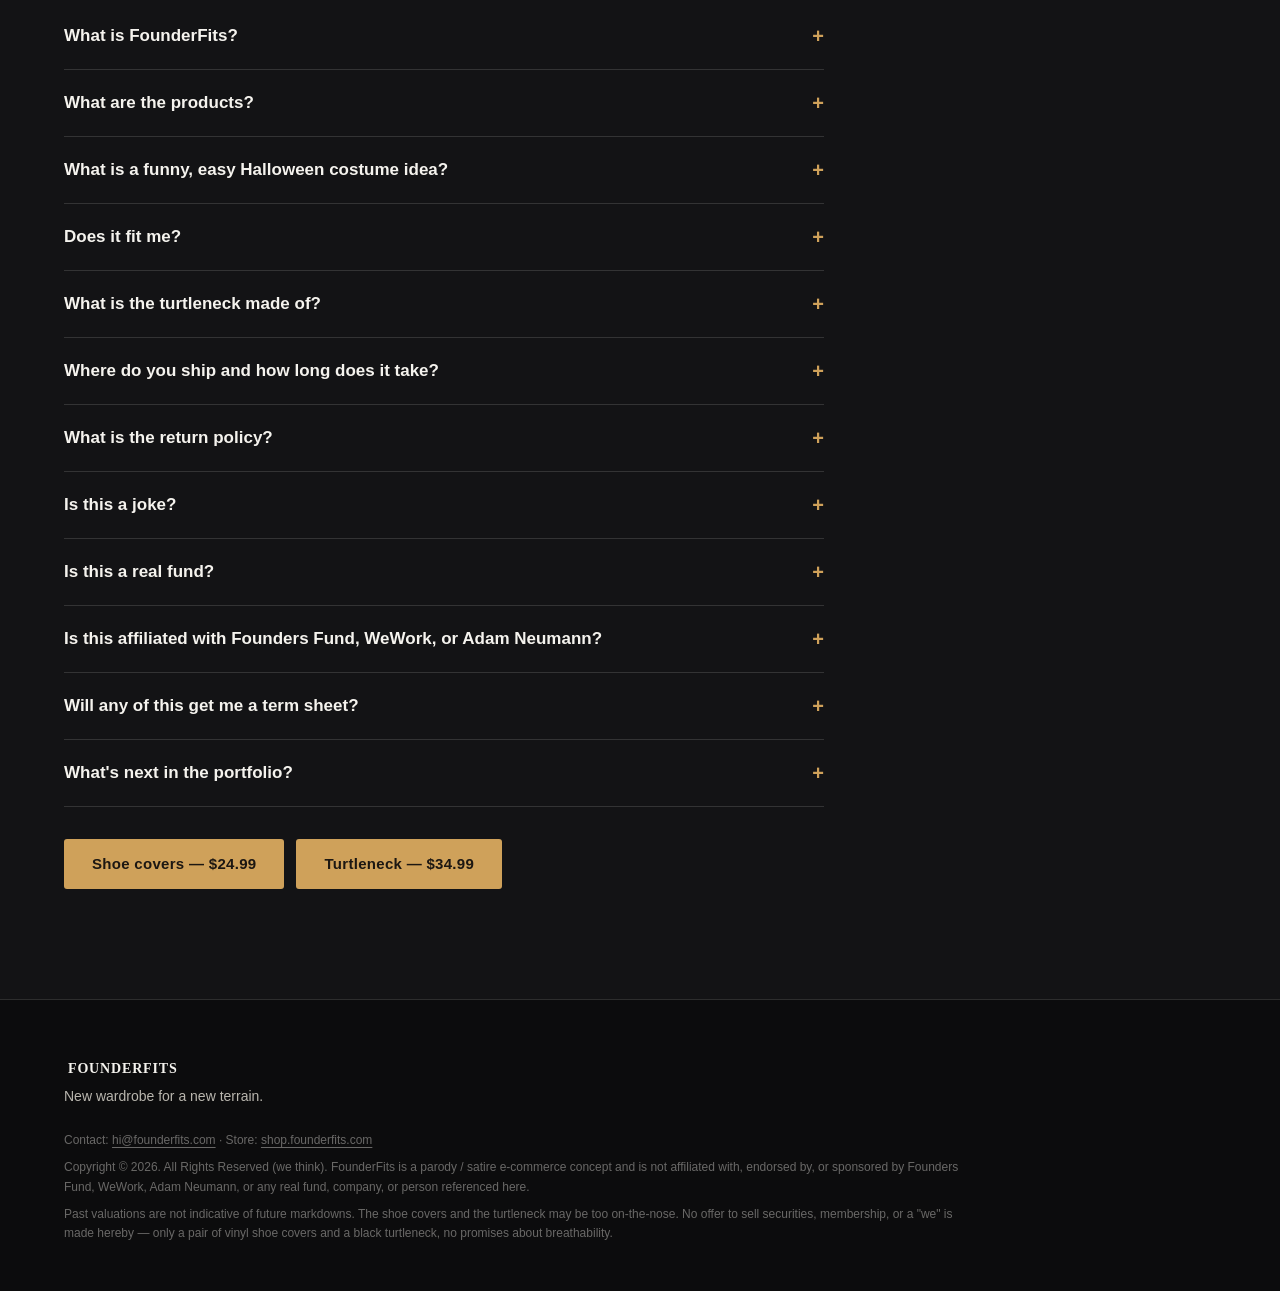
==== commit 67a8f254: "Update hero headline and intro for Halloween, change manifesto wording - Headline: "New wardrobe for" ====
--- a/index.html
+++ b/index.html
@@ -125,8 +125,8 @@
 
     <div class="hero-content">
       <p class="eyebrow">(1) &nbsp;FOUNDERFITS</p>
-      <h1>New wardrobe for a new founder:<br><span class="line-fit">fake it til you make it.</span></h1>
-      <p class="hero-fact">FounderFits is a parody costume and accessories store. Our current products are the Barefoot Tech CEO Costume shoe covers ($24.99 USD) and the Stealth Mode Founder Costume turtleneck ($34.99 USD).</p>
+      <h1>New wardrobe for a new founder: this Halloween<br><span class="line-fit">fake it til you make it.</span></h1>
+      <p class="hero-fact">FounderFits is a Halloween costume and accessories store. Our current products are the Barefoot Tech CEO Costume shoe covers ($24.99 USD) and the Stealth Mode Founder Costume turtleneck ($34.99 USD).</p>
       <a href="https://shop.founderfits.com" class="hero-link" target="_blank" rel="noopener noreferrer">I want to raise funds. <span class="arrow">&#8594;</span></a>
     </div>
 
@@ -145,7 +145,7 @@
     <div class="manifesto-body">
       <p>Every category needs a founder willing to wear the costume before they've earned the role. We believe the outfit comes first — the cap table, if we're being honest, is a lagging indicator.</p>
       <p>FounderFits exists because somewhere between the pitch deck and the doomsday clock of runway, a generation of operators realized the fastest path to conviction is a really good collar. We build for that operator. We build for the "energy," the "community," the "we." We build for people who will absolutely say "elevate the global consciousness" in a board meeting and mean it.</p>
-      <p>This is not a fund. We do not deploy capital. We deploy fabric, at scale, into a market that has never needed it more: the market of pretending, convincingly, until the Series B.</p>
+      <p>This is not a fund. We do not deploy capital. We deploy costumes, at scale, into a market that has never needed it more: the market of pretending, convincingly, until the Series B.</p>
     </div>
   </section>
 
